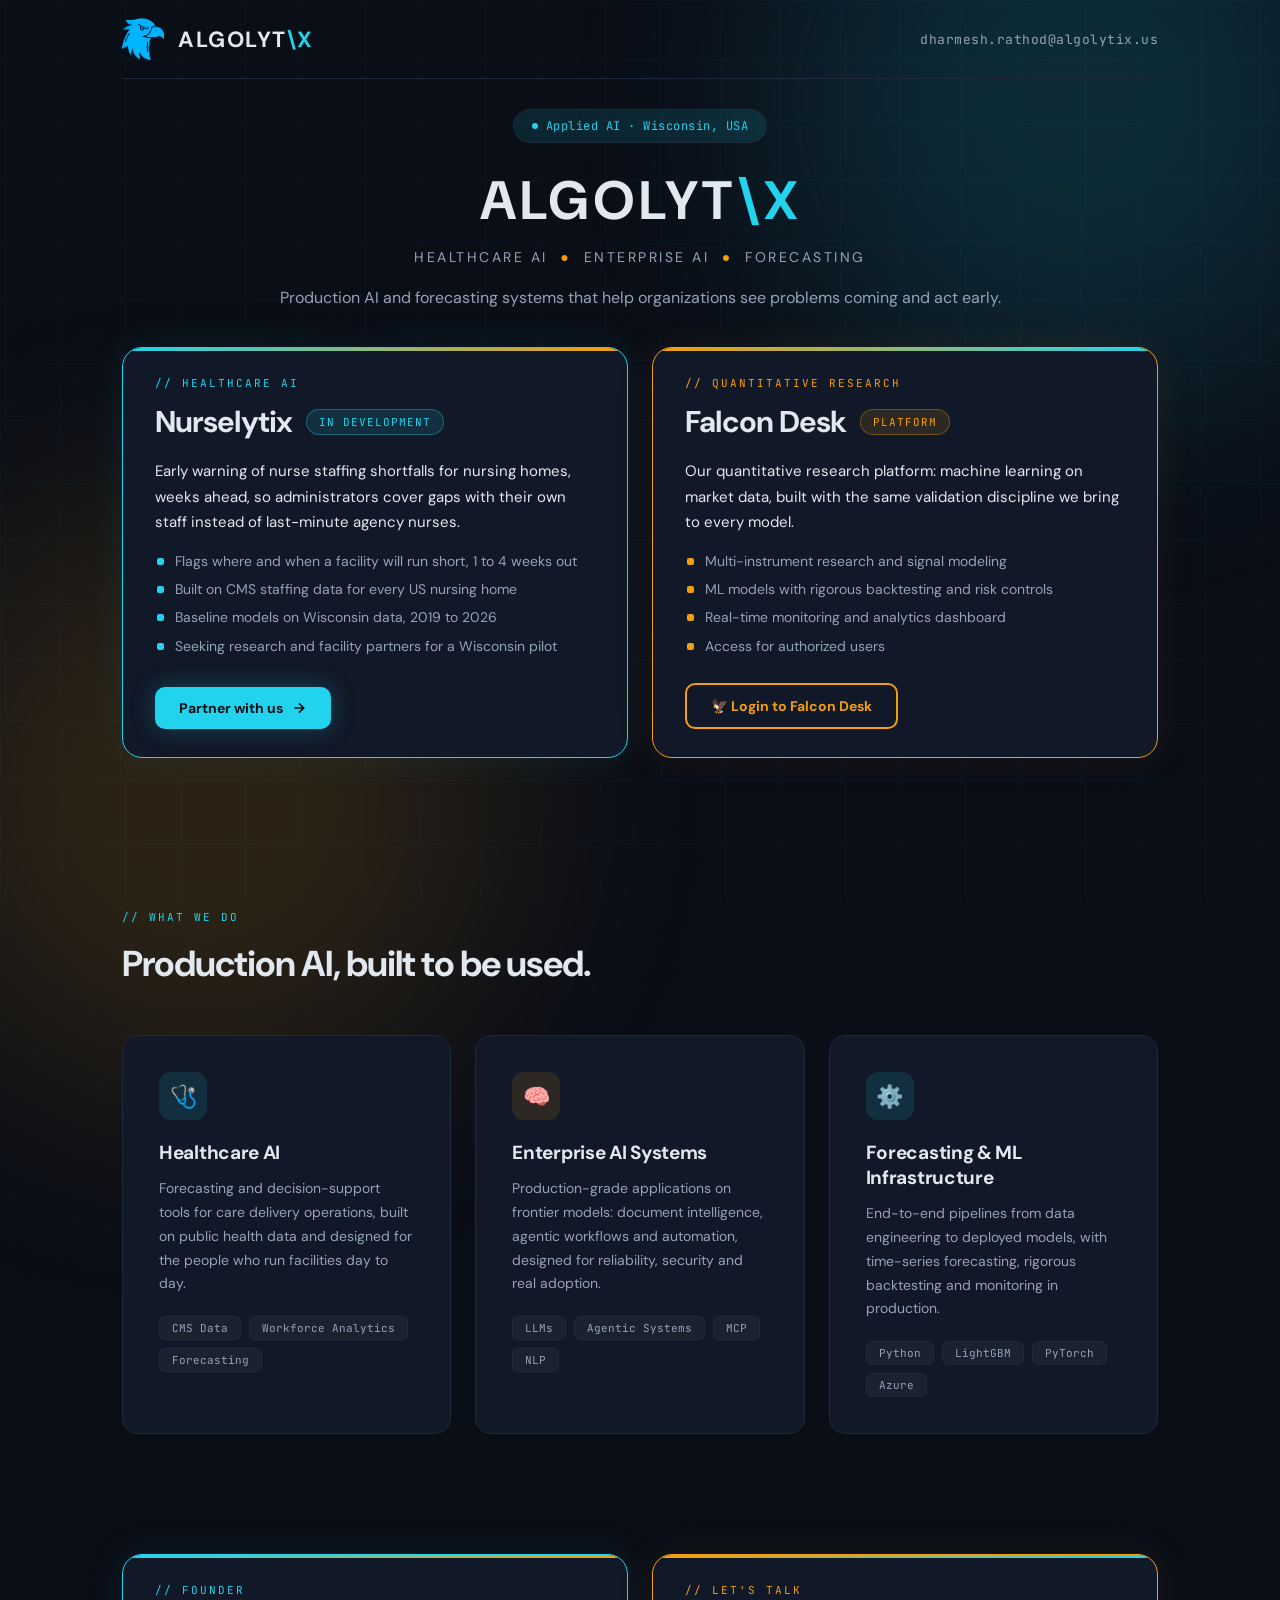
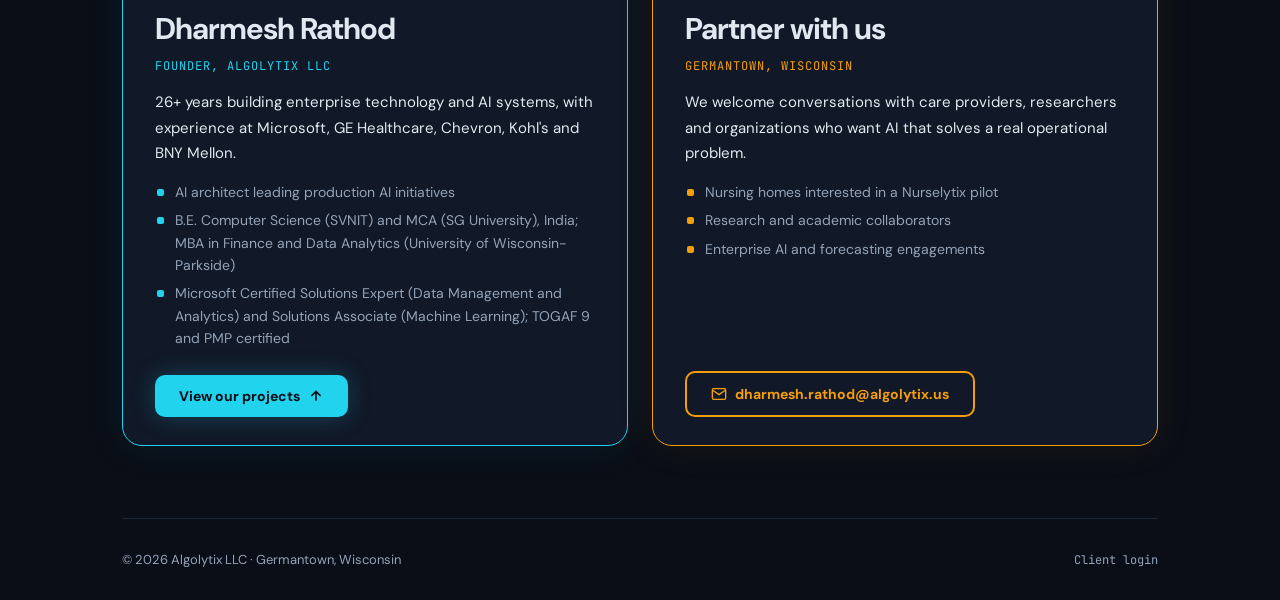
==== index.html @ 9eb6ae8a "Add files via upload" ====
<!DOCTYPE html>
<html lang="en">
<head>
<meta charset="UTF-8">
<meta name="viewport" content="width=device-width, initial-scale=1.0">
<title>Algolytix | Applied AI for Healthcare and Enterprise</title>
<meta name="description" content="Algolytix LLC builds production AI and forecasting systems. Featured: Nurselytix, early warning of nurse staffing shortfalls for nursing homes.">
<link rel="icon" type="image/png" sizes="32x32" href="favicon.png">
<link rel="apple-touch-icon" sizes="192x192" href="apple-touch-icon.png">
<link href="https://fonts.googleapis.com/css2?family=DM+Sans:wght@400;500;700&family=JetBrains+Mono:wght@400;500&family=Source+Serif+4:opsz,wght@8..60,600&display=swap" rel="stylesheet">
<style>
  html { scroll-behavior: smooth; }
  :root {
    --bg: #0a0e17;
    --surface: #111827;
    --border: #1e293b;
    --accent: #22d3ee;
    --accent-dim: rgba(34, 211, 238, 0.12);
    --accent-glow: rgba(34, 211, 238, 0.25);
    --text: #e2e8f0;
    --text-dim: #94a3b8;
    --orange: #f59e0b;
    --orange-dim: rgba(245, 158, 11, 0.12);
    --teal-deep: #0d9488;
  }

  * { margin: 0; padding: 0; box-sizing: border-box; }

  body {
    font-family: 'DM Sans', sans-serif;
    background: var(--bg);
    color: var(--text);
    overflow-x: hidden;
  }

  .grid-bg {
    position: fixed;
    top: 0; left: 0;
    width: 100%; height: 100%;
    background-image:
      linear-gradient(rgba(34, 211, 238, 0.03) 1px, transparent 1px),
      linear-gradient(90deg, rgba(34, 211, 238, 0.03) 1px, transparent 1px);
    background-size: 60px 60px;
    z-index: 0;
    pointer-events: none;
  }

  .glow-orb {
    position: fixed;
    width: 600px; height: 600px;
    border-radius: 50%;
    filter: blur(120px);
    opacity: 0.15;
    pointer-events: none;
    z-index: 0;
  }
  .glow-orb.cyan { background: var(--accent); top: -200px; right: -100px; }
  .glow-orb.amber { background: var(--orange); bottom: -200px; left: -100px; }

  .container {
    position: relative;
    z-index: 1;
    max-width: 1100px;
    margin: 0 auto;
    padding: 0 32px;
  }

  /* Nav */
  nav {
    padding: 18px 0;
    display: flex;
    align-items: center;
    justify-content: space-between;
    border-bottom: 1px solid var(--border);
  }

  .logo {
    display: flex;
    align-items: center;
    gap: 14px;
  }

  .logo-mark {
    width: 42px; height: 42px;
    border-radius: 10px;
    background: var(--accent);
    display: flex;
    align-items: center;
    justify-content: center;
    position: relative;
    overflow: hidden;
  }

  .logo-mark-a {
    font-family: 'Source Serif 4', serif;
    font-size: 22px;
    font-weight: 600;
    color: var(--bg);
    line-height: 1;
  }

  .logo-mark-slash {
    font-family: 'Source Serif 4', serif;
    font-size: 16px;
    font-weight: 600;
    color: var(--bg);
    opacity: 0.5;
    line-height: 1;
    margin: 0 -2px;
  }

  .logo-mark-x {
    font-family: 'Source Serif 4', serif;
    font-size: 15px;
    font-weight: 600;
    color: var(--bg);
    opacity: 0.7;
    line-height: 1;
  }

  .logo-wordmark {
    font-size: 22px;
    font-weight: 700;
    letter-spacing: 1.5px;
  }

  .logo-wordmark .white { color: var(--text); }
  .logo-wordmark .cyan { color: var(--accent); }

  nav a {
    font-family: 'JetBrains Mono', monospace;
    font-size: 13px;
    color: var(--text-dim);
    text-decoration: none;
    letter-spacing: 0.5px;
    transition: color 0.3s;
  }
  nav a:hover { color: var(--accent); }

  /* Hero */
  .hero {
    padding: 30px 0 28px;
    text-align: center;
  }

  .hero-badge {
    display: inline-flex;
    align-items: center;
    gap: 8px;
    padding: 8px 18px;
    border: 1px solid var(--border);
    border-radius: 100px;
    font-family: 'JetBrains Mono', monospace;
    font-size: 12px;
    color: var(--accent);
    background: var(--accent-dim);
    margin-bottom: 22px;
    letter-spacing: 0.5px;
    animation: fadeInDown 0.8s ease;
  }

  .hero-badge .dot {
    width: 6px; height: 6px;
    border-radius: 50%;
    background: var(--accent);
    animation: pulse 2s infinite;
  }

  .hero-logo {
    font-size: clamp(36px, 5vw, 54px);
    font-weight: 700;
    letter-spacing: 4px;
    margin-bottom: 12px;
    animation: fadeInUp 0.8s ease;
  }

  .hero-logo .white { color: var(--text); }
  .hero-logo .cyan { color: var(--accent); }

  .hero-tagline {
    font-size: 14px;
    color: var(--text-dim);
    letter-spacing: 2.5px;
    margin-bottom: 18px;
    animation: fadeInUp 0.8s ease 0.1s both;
  }

  .hero-tagline .amber-dot {
    color: var(--orange);
    margin: 0 6px;
  }

  .hero-sub {
    font-size: 16px;
    color: var(--text-dim);
    max-width: 760px;
    margin: 0 auto;
    line-height: 1.7;
    animation: fadeInUp 0.8s ease 0.2s both;
  }

  .hero-cta {
    display: inline-flex;
    align-items: center;
    gap: 10px;
    padding: 16px 36px;
    background: var(--accent);
    color: var(--bg);
    font-weight: 700;
    font-size: 15px;
    border-radius: 10px;
    text-decoration: none;
    transition: all 0.3s;
    box-shadow: 0 0 30px var(--accent-glow);
    animation: fadeInUp 0.8s ease 0.3s both;
  }
  .hero-cta:hover {
    transform: translateY(-2px);
    box-shadow: 0 0 50px var(--accent-glow);
  }
  .hero-cta svg { width: 18px; height: 18px; }

  .nav-login {
    display: inline-flex;
    align-items: center;
    gap: 8px;
    padding: 10px 22px;
    background: transparent;
    color: var(--accent) !important;
    font-family: 'JetBrains Mono', monospace;
    font-size: 13px;
    font-weight: 500;
    border: 1px solid var(--accent);
    border-radius: 8px;
    text-decoration: none;
    letter-spacing: 0.5px;
    transition: all 0.3s;
  }
  .nav-login:hover {
    background: var(--accent);
    color: var(--bg) !important;
    box-shadow: 0 0 20px var(--accent-glow);
  }

  .hero-login {
    display: inline-flex;
    align-items: center;
    gap: 10px;
    padding: 16px 36px;
    background: transparent;
    color: var(--accent);
    font-weight: 700;
    font-size: 15px;
    border-radius: 10px;
    border: 2px solid var(--accent);
    text-decoration: none;
    transition: all 0.3s;
  }
  .hero-login:hover {
    background: var(--accent);
    color: var(--bg);
    box-shadow: 0 0 40px var(--accent-glow);
  }

  /* Section styles */
  .section-label {
    font-family: 'JetBrains Mono', monospace;
    font-size: 11px;
    letter-spacing: 2px;
    text-transform: uppercase;
    color: var(--accent);
    margin-bottom: 16px;
  }

  h2 {
    font-size: 36px;
    font-weight: 700;
    letter-spacing: -1px;
    margin-bottom: 20px;
  }

  /* Capabilities */
  .capabilities { padding: 80px 0; }

  .cap-grid {
    display: grid;
    grid-template-columns: repeat(auto-fit, minmax(300px, 1fr));
    gap: 24px;
    margin-top: 48px;
  }

  .cap-card {
    background: var(--surface);
    border: 1px solid var(--border);
    border-radius: 16px;
    padding: 36px;
    transition: all 0.4s;
    position: relative;
    overflow: hidden;
  }
  .cap-card:hover {
    border-color: var(--accent);
    transform: translateY(-4px);
    box-shadow: 0 8px 40px rgba(0,0,0,0.3);
  }

  .cap-card::before {
    content: '';
    position: absolute;
    top: 0; left: 0;
    width: 100%; height: 3px;
    background: linear-gradient(90deg, var(--accent), transparent);
    opacity: 0;
    transition: opacity 0.4s;
  }
  .cap-card:hover::before { opacity: 1; }

  .cap-icon {
    width: 48px; height: 48px;
    border-radius: 12px;
    display: flex;
    align-items: center;
    justify-content: center;
    font-size: 22px;
    margin-bottom: 20px;
  }
  .cap-icon.cyan { background: var(--accent-dim); }
  .cap-icon.amber { background: var(--orange-dim); }

  .cap-card h3 {
    font-size: 19px;
    font-weight: 700;
    margin-bottom: 12px;
    letter-spacing: -0.3px;
  }

  .cap-card p {
    font-size: 14px;
    color: var(--text-dim);
    line-height: 1.7;
  }

  .cap-tags {
    display: flex;
    flex-wrap: wrap;
    gap: 8px;
    margin-top: 20px;
  }

  .cap-tag {
    font-family: 'JetBrains Mono', monospace;
    font-size: 11px;
    padding: 4px 12px;
    border-radius: 6px;
    background: rgba(255,255,255,0.04);
    border: 1px solid var(--border);
    color: var(--text-dim);
  }

  /* Stats */
  .stats {
    display: grid;
    grid-template-columns: repeat(3, 1fr);
    gap: 24px;
    padding: 60px 0;
    border-top: 1px solid var(--border);
    border-bottom: 1px solid var(--border);
  }

  .stat { text-align: center; }
  .stat-num {
    font-family: 'JetBrains Mono', monospace;
    font-size: 42px;
    font-weight: 700;
    color: var(--accent);
    letter-spacing: -2px;
  }
  .stat-label {
    font-size: 14px;
    color: var(--text-dim);
    margin-top: 6px;
  }

  /* Approach */
  .approach { padding: 80px 0; }

  .approach-steps {
    display: grid;
    grid-template-columns: repeat(3, 1fr);
    gap: 0;
    margin-top: 48px;
  }

  .approach-step {
    padding: 36px;
    border: 1px solid var(--border);
  }
  .approach-step:first-child { border-radius: 16px 0 0 16px; }
  .approach-step:last-child { border-radius: 0 16px 16px 0; }

  .step-num {
    font-family: 'JetBrains Mono', monospace;
    font-size: 48px;
    font-weight: 700;
    color: var(--border);
    margin-bottom: 16px;
    line-height: 1;
  }

  .approach-step h3 {
    font-size: 17px;
    font-weight: 700;
    margin-bottom: 10px;
  }

  .approach-step p {
    font-size: 13px;
    color: var(--text-dim);
    line-height: 1.7;
  }

  /* Contact */
  .contact {
    padding: 100px 0;
    text-align: center;
  }

  .contact-box {
    background: var(--surface);
    border: 1px solid var(--border);
    border-radius: 20px;
    padding: 60px 40px;
    max-width: 600px;
    margin: 0 auto;
    position: relative;
    overflow: hidden;
  }

  .contact-box::after {
    content: '';
    position: absolute;
    bottom: 0; left: 0;
    width: 100%; height: 3px;
    background: linear-gradient(90deg, var(--accent), var(--orange), var(--accent));
  }

  .contact-box h2 { margin-bottom: 16px; }

  .contact-box p {
    color: var(--text-dim);
    font-size: 15px;
    margin-bottom: 32px;
    line-height: 1.6;
  }

  .contact-email {
    display: inline-flex;
    align-items: center;
    gap: 10px;
    font-family: 'JetBrains Mono', monospace;
    font-size: 15px;
    color: var(--accent);
    text-decoration: none;
    padding: 14px 28px;
    border: 1px solid var(--accent);
    border-radius: 10px;
    background: var(--accent-dim);
    transition: all 0.3s;
  }
  .contact-email:hover {
    background: var(--accent);
    color: var(--bg);
  }

  /* Footer */
  footer {
    padding: 32px 0;
    border-top: 1px solid var(--border);
    display: flex;
    justify-content: space-between;
    align-items: center;
    font-size: 13px;
    color: var(--text-dim);
  }

  .footer-loc {
    font-family: 'JetBrains Mono', monospace;
    font-size: 12px;
  }

  /* Animations */
  @keyframes fadeInUp {
    from { opacity: 0; transform: translateY(24px); }
    to { opacity: 1; transform: translateY(0); }
  }
  @keyframes fadeInDown {
    from { opacity: 0; transform: translateY(-16px); }
    to { opacity: 1; transform: translateY(0); }
  }
  @keyframes pulse {
    0%, 100% { opacity: 1; }
    50% { opacity: 0.4; }
  }

  /* Responsive */
  @media (max-width: 768px) {
    .approach-steps { grid-template-columns: 1fr; }
    .approach-step { border-radius: 0 !important; }
    .approach-step:first-child { border-radius: 16px 16px 0 0 !important; }
    .approach-step:last-child { border-radius: 0 0 16px 16px !important; }
    .stats { grid-template-columns: 1fr; gap: 32px; }
    .cap-grid { grid-template-columns: 1fr; }
    footer { flex-direction: column; gap: 12px; text-align: center; }
    .hero { padding: 80px 0 60px; }
    .hero-logo { letter-spacing: 2px; }
  }

  .duo { display: grid; grid-template-columns: 1fr 1fr; gap: 24px; padding: 8px 0 72px; }
  .duo .feature-card { padding: 28px 32px; display: flex; flex-direction: column; }
  .duo .feature-card.amber { border-color: var(--orange); box-shadow: 0 0 40px rgba(245,158,11,0.08); }
  .duo .feature-card.amber::before { background: linear-gradient(90deg, var(--orange), var(--accent)); }
  .duo .kicker { margin-bottom: 8px; font-family: 'JetBrains Mono', monospace; font-size: 11px; letter-spacing: 2px; color: var(--accent); margin-bottom: 12px; }
  .duo .amber .kicker { color: var(--orange); }
  .duo h2 { font-size: 30px; }
  .duo .feature-lead { font-size: 15px; margin-bottom: 14px; }
  .duo ul { list-style: none; margin-bottom: 20px; flex: 1; }
  .duo li { font-size: 14px; color: var(--text-dim); line-height: 1.6; padding-left: 20px; position: relative; margin-bottom: 6px; }
  .duo li::before { content: ''; position: absolute; left: 2px; top: 8px; width: 7px; height: 7px; border-radius: 2px; background: var(--accent); }
  .duo .amber li::before { background: var(--orange); }
  .card-btn { align-self: flex-start; display: inline-flex; align-items: center; gap: 8px; padding: 12px 24px; border-radius: 10px; font-weight: 700; font-size: 14px; text-decoration: none; transition: all 0.3s; }
  .card-btn.cyan { background: var(--accent); color: var(--bg); box-shadow: 0 0 24px var(--accent-glow); }
  .card-btn.amber { border: 2px solid var(--orange); color: var(--orange); }
  .card-btn.amber:hover { background: var(--orange); color: var(--bg); }
  .card-btn:hover { transform: translateY(-2px); }
  .duo.bottom { padding: 40px 0 72px; }
  .duo .founder-role { margin: -10px 0 16px; }
  .amber-role { color: var(--orange) !important; }
  .pill.cyan { background: var(--accent-dim); color: var(--accent); border-color: rgba(34,211,238,0.35); }
  .feature-card { background: var(--surface); border: 1px solid var(--accent); border-radius: 20px; padding: 48px; position: relative; overflow: hidden; box-shadow: 0 0 40px rgba(34,211,238,0.08); }
  .feature-card::before { content: ''; position: absolute; top: 0; left: 0; width: 100%; height: 3px; background: linear-gradient(90deg, var(--accent), var(--orange)); }
  .feature-head { display: flex; align-items: center; gap: 14px; flex-wrap: wrap; margin-bottom: 18px; }
  .feature-head h2 { margin: 0; }
  .pill { font-family: 'JetBrains Mono', monospace; font-size: 11px; letter-spacing: 1px; padding: 5px 12px; border-radius: 100px; background: var(--orange-dim); color: var(--orange); border: 1px solid rgba(245,158,11,0.35); }
  .feature-lead { font-size: 17px; color: var(--text); line-height: 1.7; max-width: 760px; margin-bottom: 32px; }
  .feature-grid { display: grid; grid-template-columns: repeat(3, 1fr); gap: 24px; }
  .feature-item h4 { font-size: 15px; margin-bottom: 8px; color: var(--accent); }
  .feature-item p { font-size: 14px; color: var(--text-dim); line-height: 1.7; }
  .capabilities .cap-grid { grid-template-columns: repeat(3, 1fr); }
  .founder { padding: 80px 0; }
  .founder-card { display: grid; grid-template-columns: 1fr 2fr; gap: 40px; background: var(--surface); border: 1px solid var(--border); border-radius: 16px; padding: 40px; }
  .founder-name { font-size: 22px; font-weight: 700; margin-bottom: 6px; }
  .founder-role { font-family: 'JetBrains Mono', monospace; font-size: 12px; color: var(--accent); letter-spacing: 1px; }
  .founder-card p { font-size: 15px; color: var(--text-dim); line-height: 1.8; }
  .footer-links a { color: var(--text-dim); text-decoration: none; font-family: 'JetBrains Mono', monospace; font-size: 12px; margin-left: 18px; }
  .footer-links a:hover { color: var(--accent); }
  @media (max-width: 768px) {
    .feature-grid, .founder-card, .capabilities .cap-grid, .duo { grid-template-columns: 1fr; }
    .feature-card { padding: 32px 24px; }
    nav .nav-email { display: none; }
    .container { padding: 0 16px; }
  }
</style>
</head>
<body>
  <div class="grid-bg"></div>
  <div class="glow-orb cyan"></div>
  <div class="glow-orb amber"></div>

  <div class="container">
    <nav>
      <div class="logo">
        <img src="falcon_logo_blue.png" alt="Algolytix" width="42" height="42" style="border-radius:10px">
        <div class="logo-wordmark"><span class="white">ALGOLYT</span><span class="cyan">\X</span></div>
      </div>
      <a class="nav-email" href="mailto:dharmesh.rathod@algolytix.us">dharmesh.rathod@algolytix.us</a>
    </nav>

    <section class="hero">
      <div class="hero-badge"><span class="dot"></span>Applied AI &middot; Wisconsin, USA</div>
      <div class="hero-logo"><span class="white">ALGOLYT</span><span class="cyan">\X</span></div>
      <div class="hero-tagline">HEALTHCARE AI <span class="amber-dot">&#9679;</span> ENTERPRISE AI <span class="amber-dot">&#9679;</span> FORECASTING</div>
      <p class="hero-sub">Production AI and forecasting systems that help organizations see problems coming and act early.</p>
    </section>

    <section class="duo" id="projects">
      <div class="feature-card">
        <div class="kicker">// HEALTHCARE AI</div>
        <div class="feature-head"><h2>Nurselytix</h2><span class="pill cyan">IN DEVELOPMENT</span></div>
        <p class="feature-lead">Early warning of nurse staffing shortfalls for nursing homes, weeks ahead, so administrators cover gaps with their own staff instead of last-minute agency nurses.</p>
        <ul>
          <li>Flags where and when a facility will run short, 1 to 4 weeks out</li>
          <li>Built on CMS staffing data for every US nursing home</li>
          <li>Baseline models on Wisconsin data, 2019 to 2026</li>
          <li>Seeking research and facility partners for a Wisconsin pilot</li>
        </ul>
        <a href="mailto:dharmesh.rathod@algolytix.us?subject=Nurselytix" class="card-btn cyan">Partner with us
          <svg width="16" height="16" fill="none" stroke="currentColor" stroke-width="2.5" viewBox="0 0 24 24"><path d="M5 12h14M12 5l7 7-7 7"/></svg></a>
      </div>
      <div class="feature-card amber">
        <div class="kicker">// QUANTITATIVE RESEARCH</div>
        <div class="feature-head"><h2>Falcon Desk</h2><span class="pill">PLATFORM</span></div>
        <p class="feature-lead">Our quantitative research platform: machine learning on market data, built with the same validation discipline we bring to every model.</p>
        <ul>
          <li>Multi-instrument research and signal modeling</li>
          <li>ML models with rigorous backtesting and risk controls</li>
          <li>Real-time monitoring and analytics dashboard</li>
          <li>Access for authorized users</li>
        </ul>
        <a href="https://app.algolytix.us" class="card-btn amber">&#x1F985; Login to Falcon Desk</a>
      </div>
    </section>

    <section class="capabilities">
      <div class="section-label">// What we do</div>
      <h2>Production AI, built to be used.</h2>
      <div class="cap-grid">
        <div class="cap-card">
          <div class="cap-icon cyan">&#x1FA7A;</div>
          <h3>Healthcare AI</h3>
          <p>Forecasting and decision-support tools for care delivery operations, built on public health data and designed for the people who run facilities day to day.</p>
          <div class="cap-tags"><span class="cap-tag">CMS Data</span><span class="cap-tag">Workforce Analytics</span><span class="cap-tag">Forecasting</span></div>
        </div>
        <div class="cap-card">
          <div class="cap-icon amber">&#x1f9e0;</div>
          <h3>Enterprise AI Systems</h3>
          <p>Production-grade applications on frontier models: document intelligence, agentic workflows and automation, designed for reliability, security and real adoption.</p>
          <div class="cap-tags"><span class="cap-tag">LLMs</span><span class="cap-tag">Agentic Systems</span><span class="cap-tag">MCP</span><span class="cap-tag">NLP</span></div>
        </div>
        <div class="cap-card">
          <div class="cap-icon cyan">&#x2699;&#xFE0F;</div>
          <h3>Forecasting &amp; ML Infrastructure</h3>
          <p>End-to-end pipelines from data engineering to deployed models, with time-series forecasting, rigorous backtesting and monitoring in production.</p>
          <div class="cap-tags"><span class="cap-tag">Python</span><span class="cap-tag">LightGBM</span><span class="cap-tag">PyTorch</span><span class="cap-tag">Azure</span></div>
        </div>
      </div>
    </section>

    <section class="duo bottom">
      <div class="feature-card">
        <div class="kicker">// FOUNDER</div>
        <h2>Dharmesh Rathod</h2>
        <div class="founder-role">FOUNDER, ALGOLYTIX LLC</div>
        <p class="feature-lead">26+ years building enterprise technology and AI systems, with experience at Microsoft, GE Healthcare, Chevron, Kohl's and BNY Mellon.</p>
        <ul>
          <li>AI architect leading production AI initiatives</li>
          <li>B.E. Computer Science (SVNIT) and MCA (SG University), India; MBA in Finance and Data Analytics (University of Wisconsin-Parkside)</li>
          <li>Microsoft Certified Solutions Expert (Data Management and Analytics) and Solutions Associate (Machine Learning); TOGAF 9 and PMP certified</li>
        </ul>
        <a href="#projects" class="card-btn cyan">View our projects
          <svg width="16" height="16" fill="none" stroke="currentColor" stroke-width="2.5" viewBox="0 0 24 24"><path d="M12 19V5M5 12l7-7 7 7"/></svg></a>
      </div>
      <div class="feature-card amber">
        <div class="kicker">// LET'S TALK</div>
        <h2>Partner with us</h2>
        <div class="founder-role amber-role">GERMANTOWN, WISCONSIN</div>
        <p class="feature-lead">We welcome conversations with care providers, researchers and organizations who want AI that solves a real operational problem.</p>
        <ul>
          <li>Nursing homes interested in a Nurselytix pilot</li>
          <li>Research and academic collaborators</li>
          <li>Enterprise AI and forecasting engagements</li>
        </ul>
        <a href="mailto:dharmesh.rathod@algolytix.us" class="card-btn amber">
          <svg width="16" height="16" fill="none" stroke="currentColor" stroke-width="2" viewBox="0 0 24 24"><path d="M4 4h16c1.1 0 2 .9 2 2v12c0 1.1-.9 2-2 2H4c-1.1 0-2-.9-2-2V6c0-1.1.9-2 2-2z"/><polyline points="22,6 12,13 2,6"/></svg>
          dharmesh.rathod@algolytix.us</a>
      </div>
    </section>

    <footer>
      <span>&copy; 2026 Algolytix LLC &middot; Germantown, Wisconsin</span>
      <span class="footer-links"><a href="https://app.algolytix.us">Client login</a></span>
    </footer>
  </div>
</body>
</html>
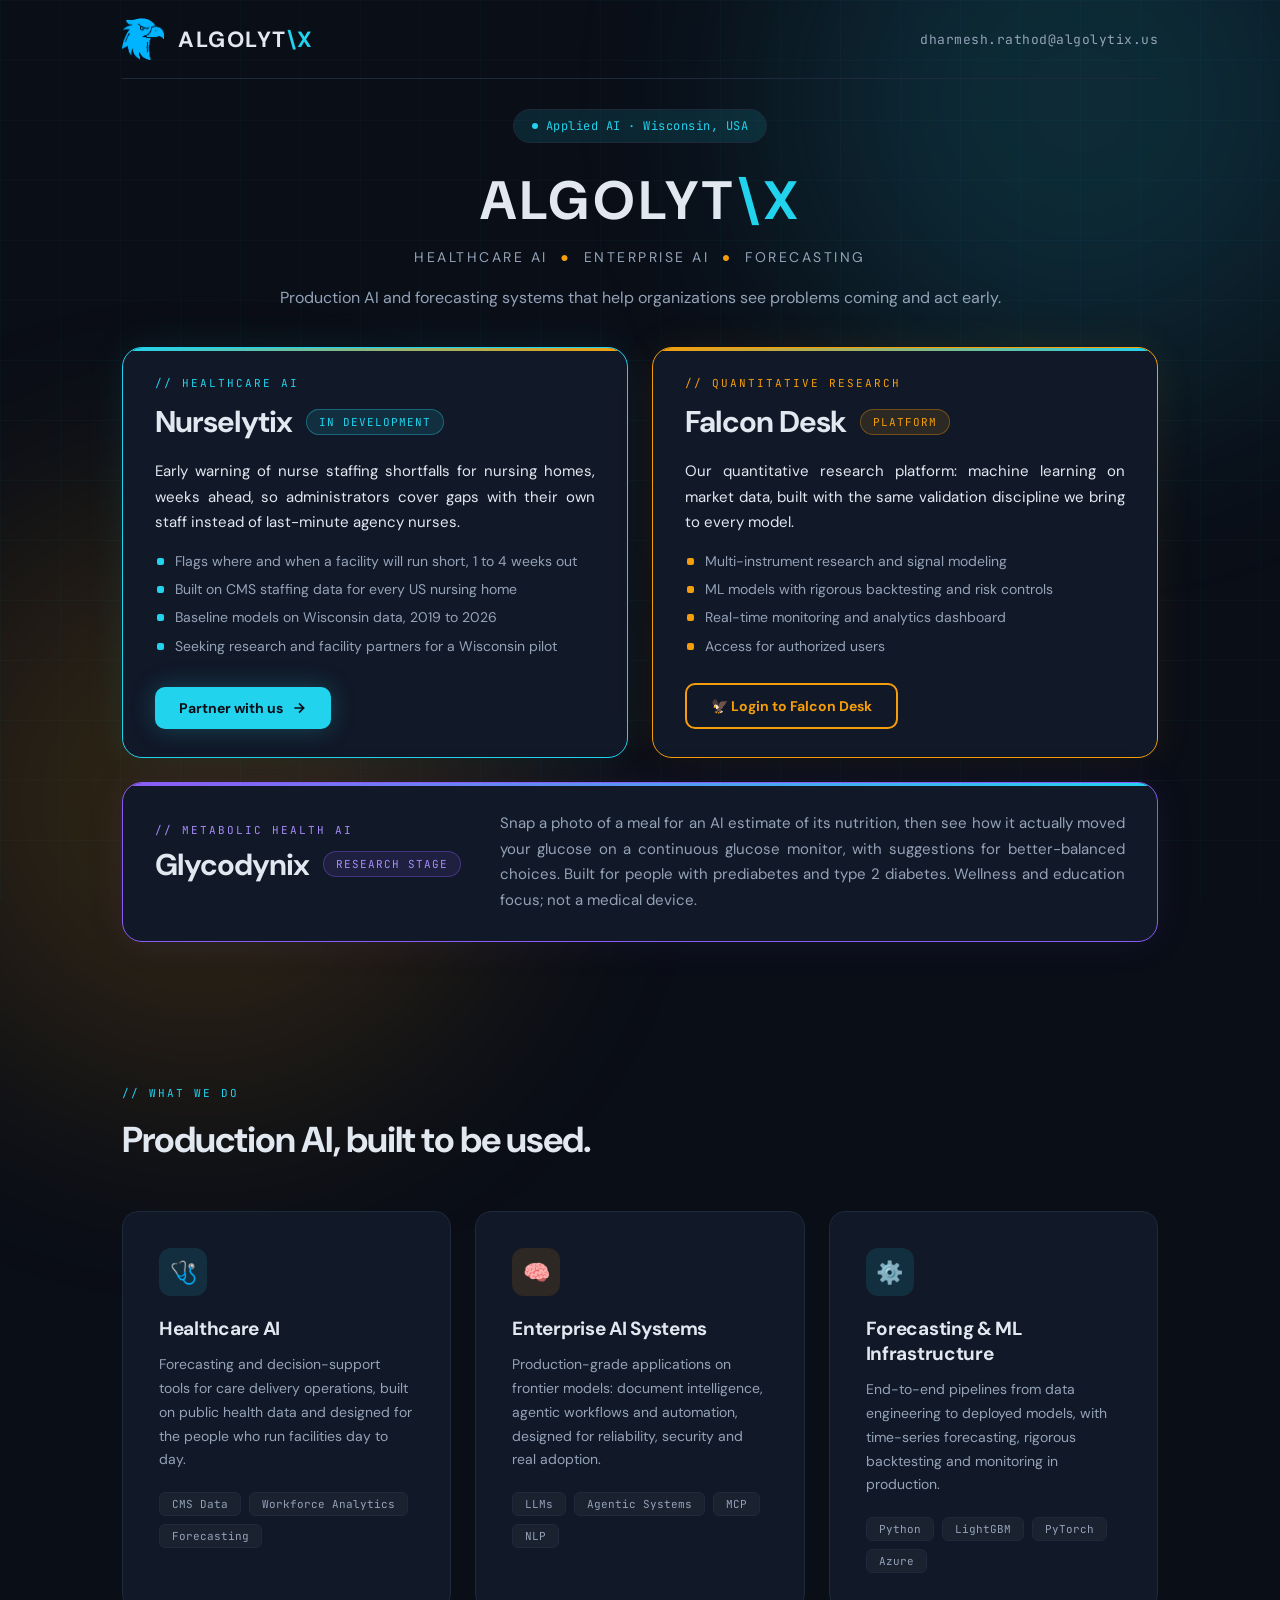
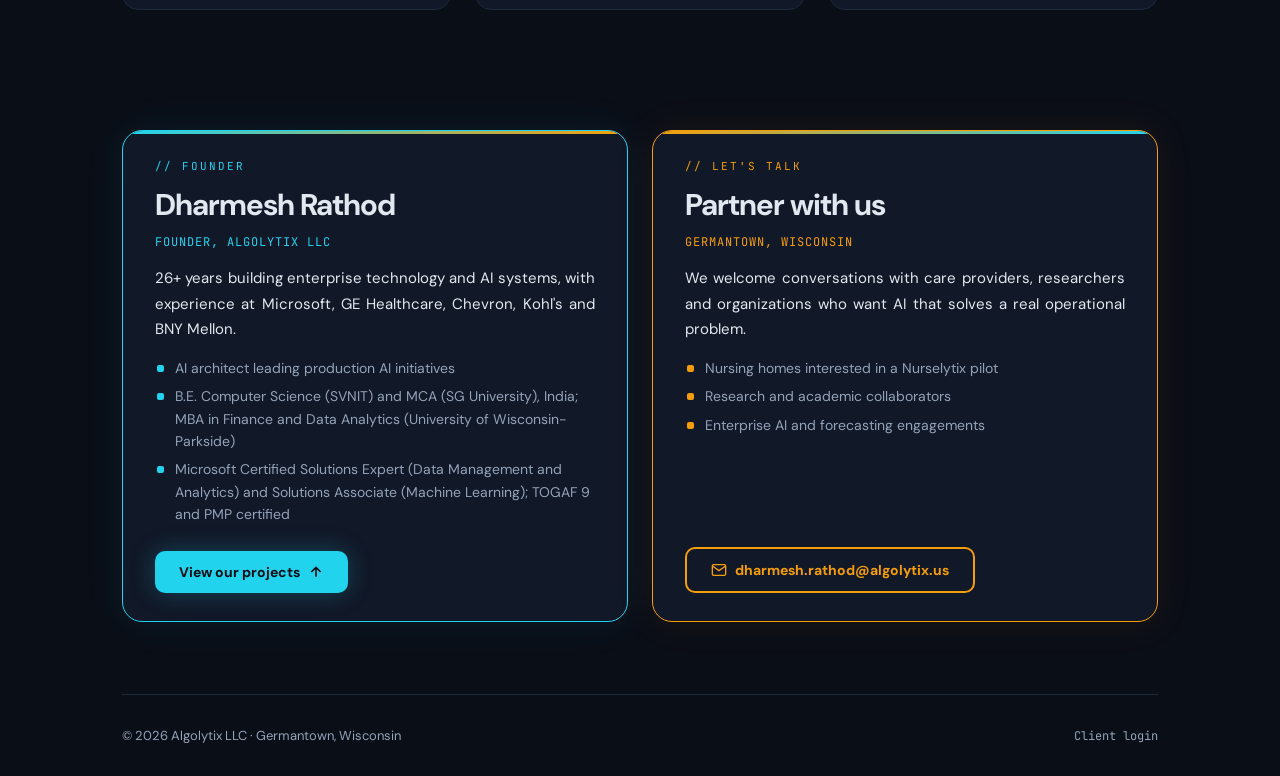
==== commit 3b2f6958: "Add files via upload" ====
--- a/index.html
+++ b/index.html
@@ -532,6 +532,14 @@
   .card-btn.amber { border: 2px solid var(--orange); color: var(--orange); }
   .card-btn.amber:hover { background: var(--orange); color: var(--bg); }
   .card-btn:hover { transform: translateY(-2px); }
+  .pipeline { padding: 0 0 64px; margin-top: -48px; }
+  .feature-card.slim { display: grid; grid-template-columns: 1fr 2fr; gap: 32px; align-items: center; padding: 28px 32px; border-color: #8b5cf6; box-shadow: 0 0 40px rgba(139,92,246,0.08); }
+  .feature-card.slim::before { background: linear-gradient(90deg, #8b5cf6, var(--accent)); }
+  .feature-card.slim .feature-lead { margin: 0; font-size: 15px; color: var(--text-dim); }
+  .feature-card.slim h2 { font-size: 30px; margin: 0; }
+  .feature-card.slim .kicker { font-family: 'JetBrains Mono', monospace; font-size: 11px; letter-spacing: 2px; color: #a78bfa; margin-bottom: 8px; }
+  .pill.violet { background: rgba(139,92,246,0.12); color: #a78bfa; border-color: rgba(139,92,246,0.35); }
+  .feature-lead, .feature-card.slim .feature-lead { text-align: justify; text-justify: inter-word; }
   .duo.bottom { padding: 40px 0 72px; }
   .duo .founder-role { margin: -10px 0 16px; }
   .amber-role { color: var(--orange) !important; }
@@ -554,7 +562,9 @@
   .footer-links a { color: var(--text-dim); text-decoration: none; font-family: 'JetBrains Mono', monospace; font-size: 12px; margin-left: 18px; }
   .footer-links a:hover { color: var(--accent); }
   @media (max-width: 768px) {
-    .feature-grid, .founder-card, .capabilities .cap-grid, .duo { grid-template-columns: 1fr; }
+    .feature-grid, .founder-card, .capabilities .cap-grid, .duo, .feature-card.slim { grid-template-columns: 1fr; }
+    .feature-card.slim { gap: 14px; }
+    .feature-lead, .feature-card.slim .feature-lead { text-align: left; }
     .feature-card { padding: 32px 24px; }
     nav .nav-email { display: none; }
     .container { padding: 0 16px; }
@@ -607,6 +617,16 @@
           <li>Access for authorized users</li>
         </ul>
         <a href="https://app.algolytix.us" class="card-btn amber">&#x1F985; Login to Falcon Desk</a>
+      </div>
+    </section>
+
+    <section class="pipeline">
+      <div class="feature-card slim">
+        <div class="slim-left">
+          <div class="kicker">// METABOLIC HEALTH AI</div>
+          <div class="feature-head"><h2>Glycodynix</h2><span class="pill violet">RESEARCH STAGE</span></div>
+        </div>
+        <p class="feature-lead">Snap a photo of a meal for an AI estimate of its nutrition, then see how it actually moved your glucose on a continuous glucose monitor, with suggestions for better-balanced choices. Built for people with prediabetes and type 2 diabetes. Wellness and education focus; not a medical device.</p>
       </div>
     </section>
 
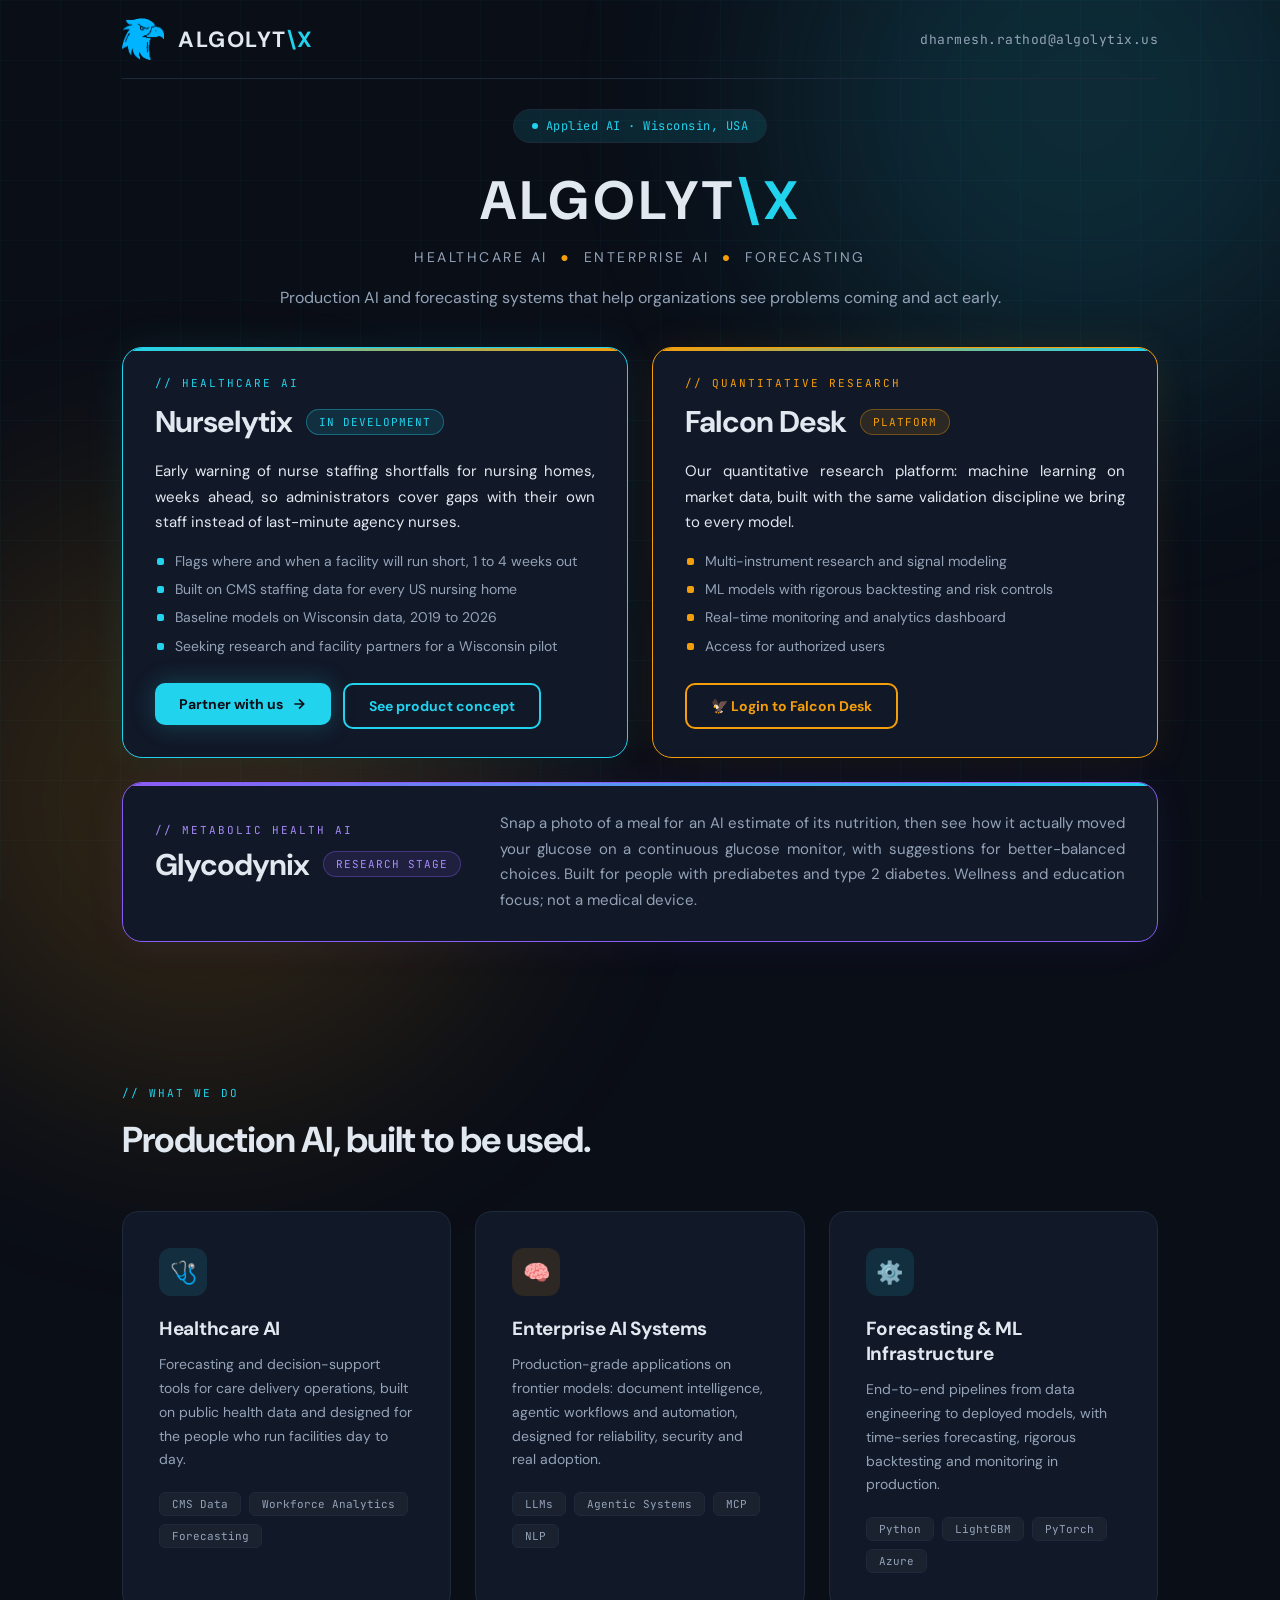
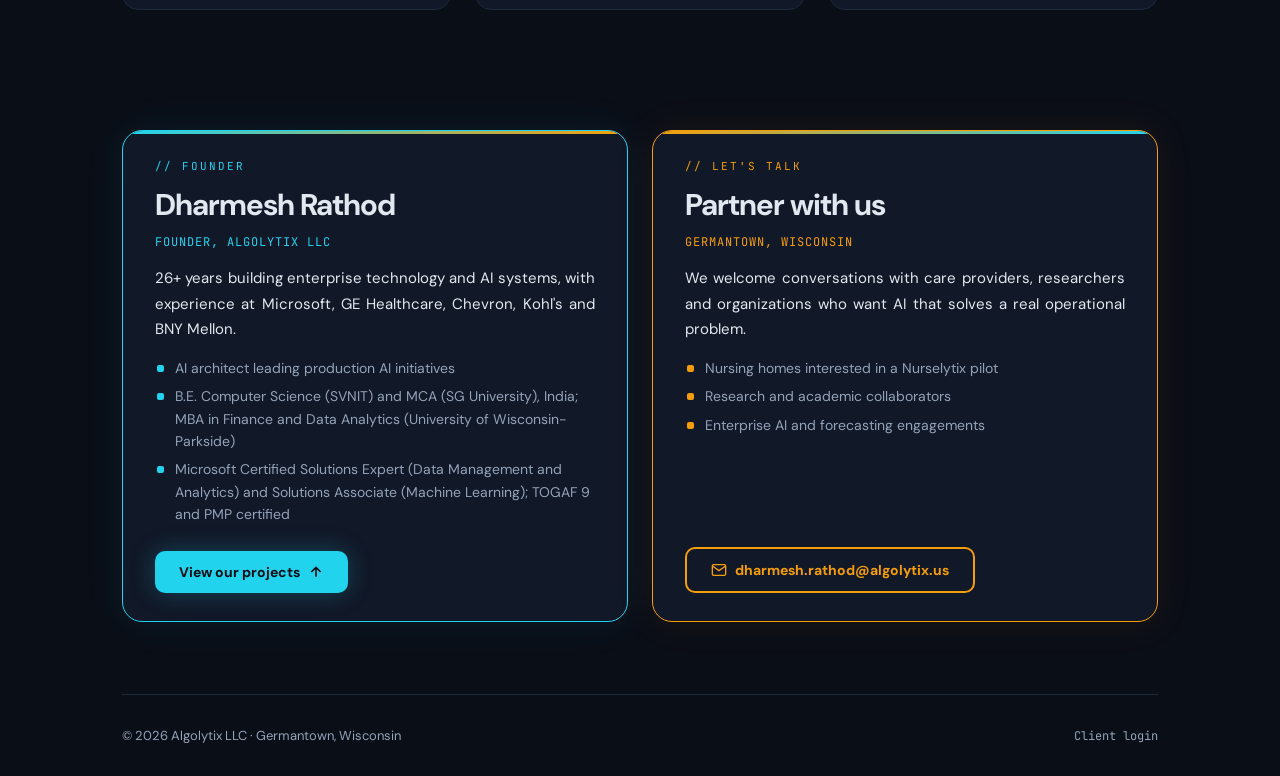
==== commit 4a781852: "Add files via upload" ====
--- a/index.html
+++ b/index.html
@@ -540,6 +540,9 @@
   .feature-card.slim .kicker { font-family: 'JetBrains Mono', monospace; font-size: 11px; letter-spacing: 2px; color: #a78bfa; margin-bottom: 8px; }
   .pill.violet { background: rgba(139,92,246,0.12); color: #a78bfa; border-color: rgba(139,92,246,0.35); }
   .feature-lead, .feature-card.slim .feature-lead { text-align: justify; text-justify: inter-word; }
+  .btn-row { display: flex; flex-wrap: wrap; gap: 12px; align-items: center; }
+  .card-btn.ghost { border: 2px solid var(--accent); color: var(--accent); }
+  .card-btn.ghost:hover { background: var(--accent-dim); }
   .duo.bottom { padding: 40px 0 72px; }
   .duo .founder-role { margin: -10px 0 16px; }
   .amber-role { color: var(--orange) !important; }
@@ -603,8 +606,11 @@
           <li>Baseline models on Wisconsin data, 2019 to 2026</li>
           <li>Seeking research and facility partners for a Wisconsin pilot</li>
         </ul>
-        <a href="mailto:dharmesh.rathod@algolytix.us?subject=Nurselytix" class="card-btn cyan">Partner with us
-          <svg width="16" height="16" fill="none" stroke="currentColor" stroke-width="2.5" viewBox="0 0 24 24"><path d="M5 12h14M12 5l7 7-7 7"/></svg></a>
+        <div class="btn-row">
+          <a href="mailto:dharmesh.rathod@algolytix.us?subject=Nurselytix" class="card-btn cyan">Partner with us
+            <svg width="16" height="16" fill="none" stroke="currentColor" stroke-width="2.5" viewBox="0 0 24 24"><path d="M5 12h14M12 5l7 7-7 7"/></svg></a>
+          <a href="nurselytix-concept.html" class="card-btn ghost">See product concept</a>
+        </div>
       </div>
       <div class="feature-card amber">
         <div class="kicker">// QUANTITATIVE RESEARCH</div>
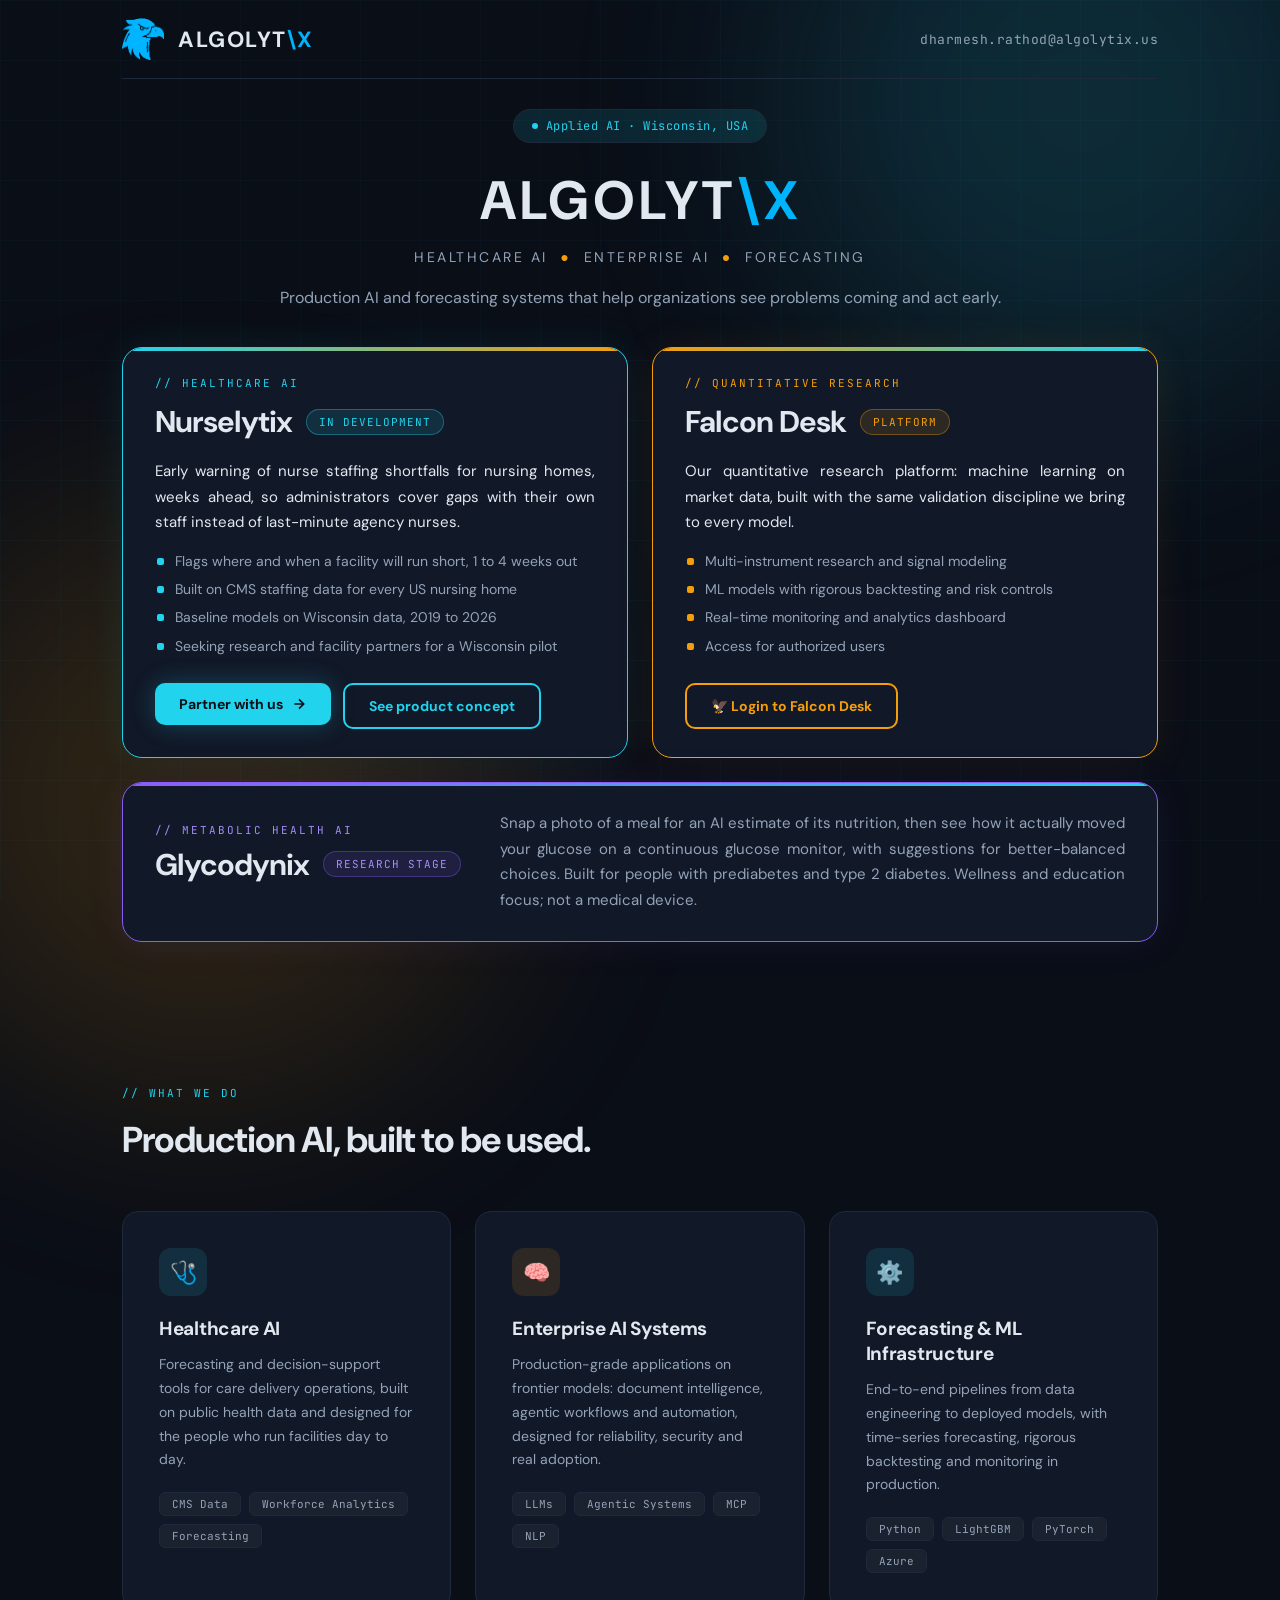
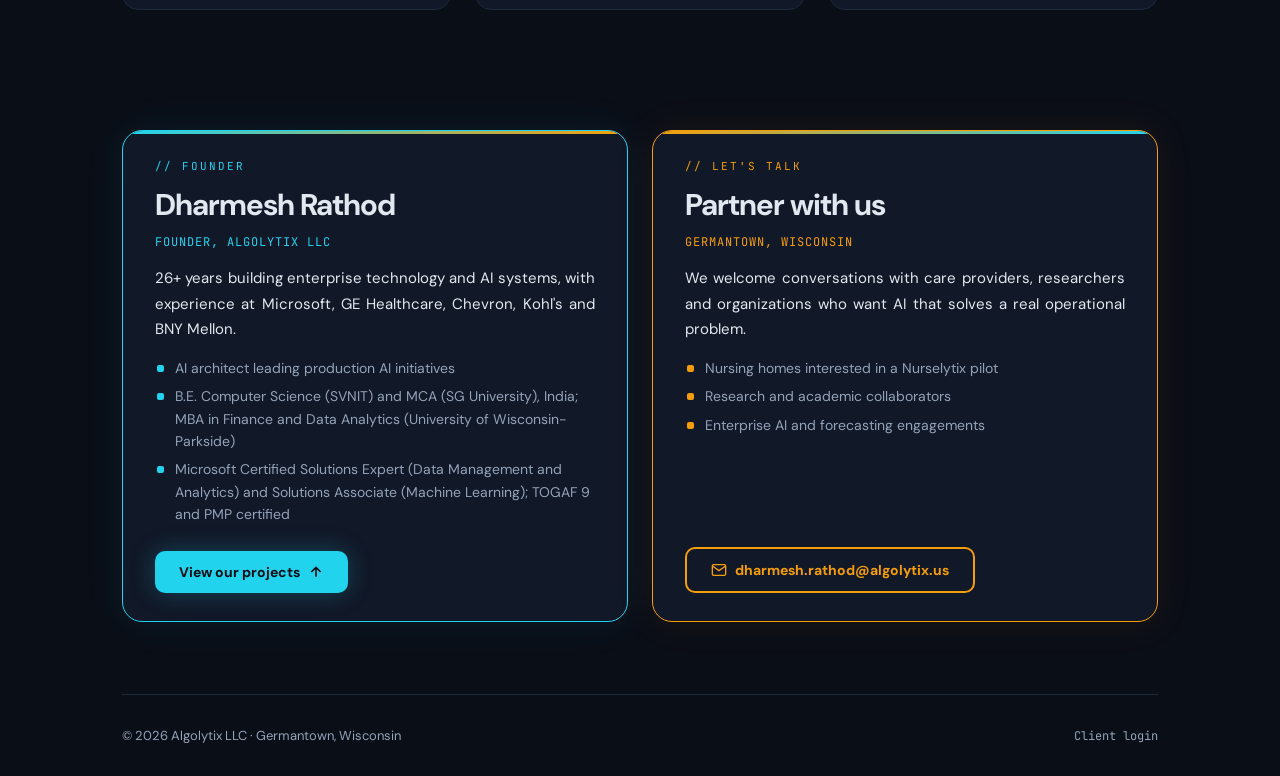
==== commit 6006875b: "Add files via upload" ====
--- a/index.html
+++ b/index.html
@@ -125,7 +125,7 @@
   }
 
   .logo-wordmark .white { color: var(--text); }
-  .logo-wordmark .cyan { color: var(--accent); }
+  .logo-wordmark .cyan { color: #00B4FC; }
 
   nav a {
     font-family: 'JetBrains Mono', monospace;
@@ -175,7 +175,7 @@
   }
 
   .hero-logo .white { color: var(--text); }
-  .hero-logo .cyan { color: var(--accent); }
+  .hero-logo .cyan { color: #00B4FC; }
 
   .hero-tagline {
     font-size: 14px;
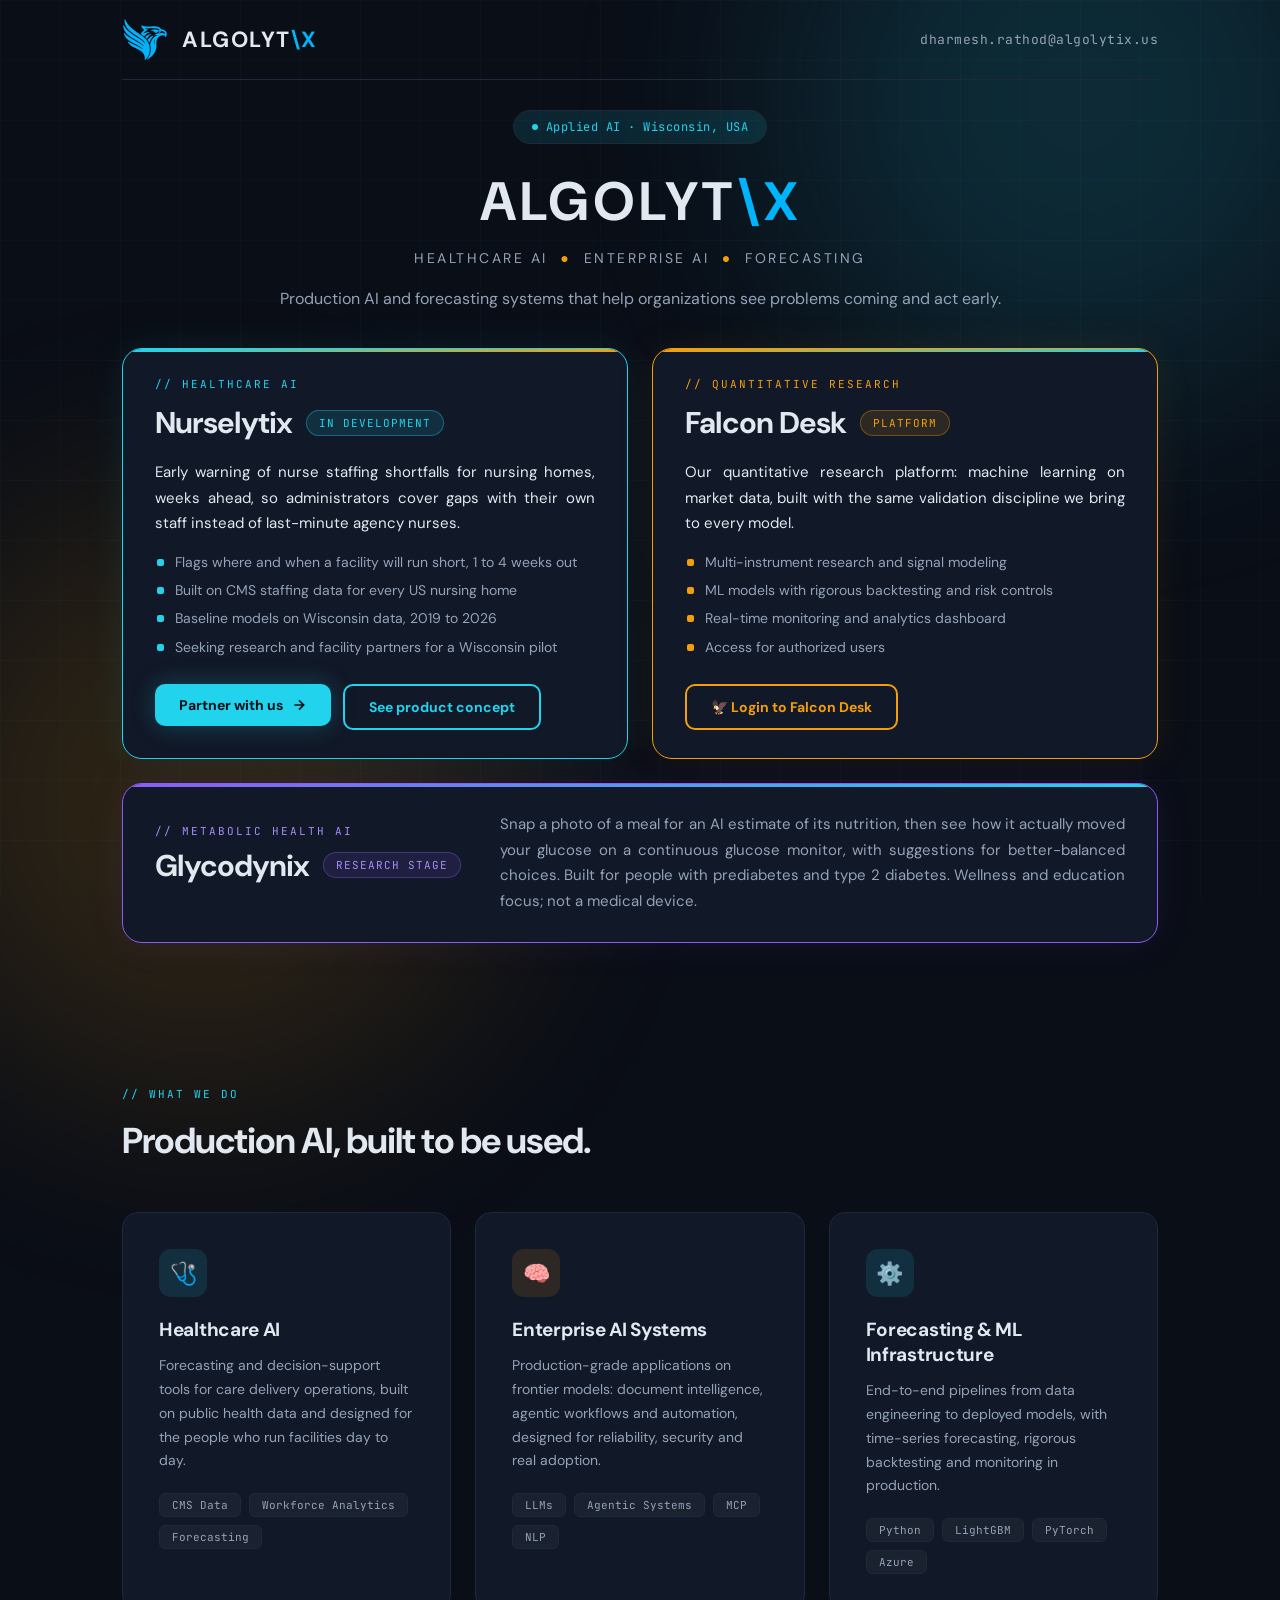
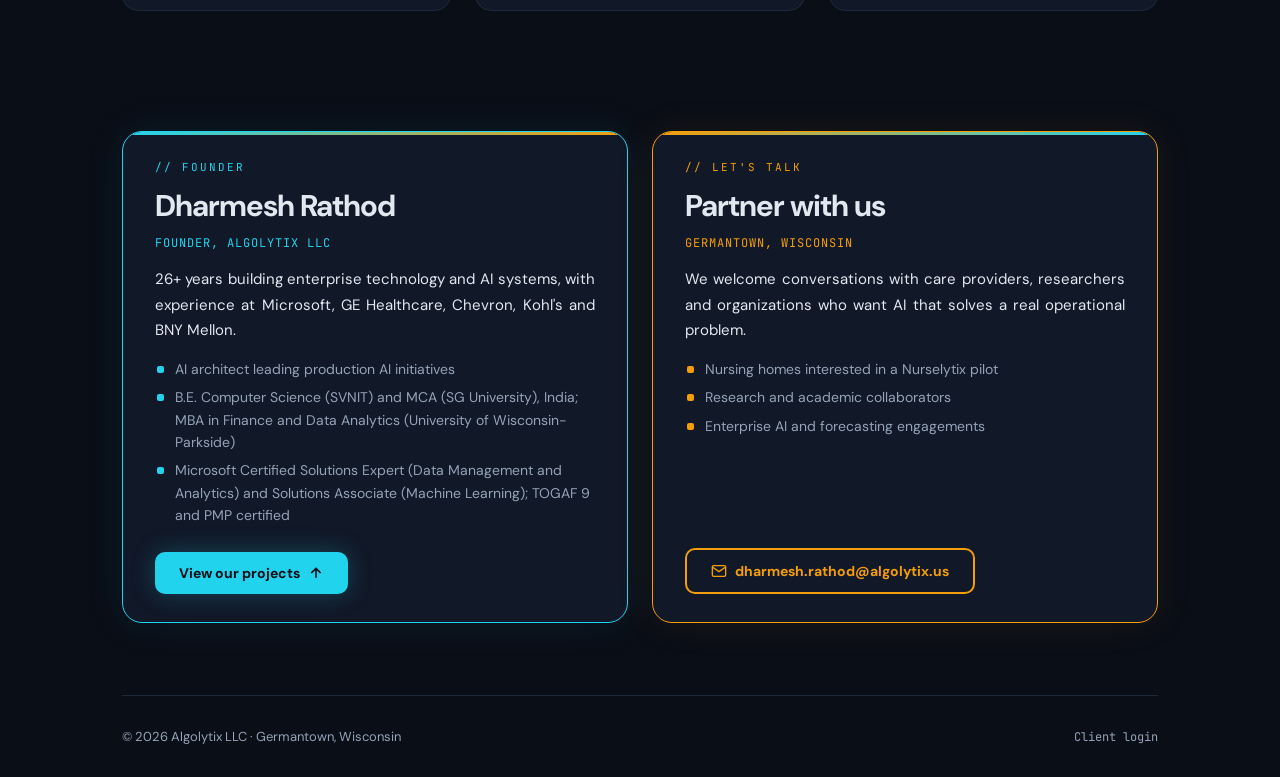
==== commit d8d5e057: "Add files via upload" ====
--- a/index.html
+++ b/index.html
@@ -6,6 +6,7 @@
 <title>Algolytix | Applied AI for Healthcare and Enterprise</title>
 <meta name="description" content="Algolytix LLC builds production AI and forecasting systems. Featured: Nurselytix, early warning of nurse staffing shortfalls for nursing homes.">
 <link rel="icon" type="image/png" sizes="32x32" href="favicon.png">
+<link rel="icon" type="image/png" sizes="16x16" href="favicon-16.png">
 <link rel="apple-touch-icon" sizes="192x192" href="apple-touch-icon.png">
 <link href="https://fonts.googleapis.com/css2?family=DM+Sans:wght@400;500;700&family=JetBrains+Mono:wght@400;500&family=Source+Serif+4:opsz,wght@8..60,600&display=swap" rel="stylesheet">
 <style>
@@ -582,7 +583,7 @@
   <div class="container">
     <nav>
       <div class="logo">
-        <img src="falcon_logo_blue.png" alt="Algolytix" width="42" height="42" style="border-radius:10px">
+        <img src="falcon_mark.svg" alt="Algolytix falcon" width="46" height="43">
         <div class="logo-wordmark"><span class="white">ALGOLYT</span><span class="cyan">\X</span></div>
       </div>
       <a class="nav-email" href="mailto:dharmesh.rathod@algolytix.us">dharmesh.rathod@algolytix.us</a>
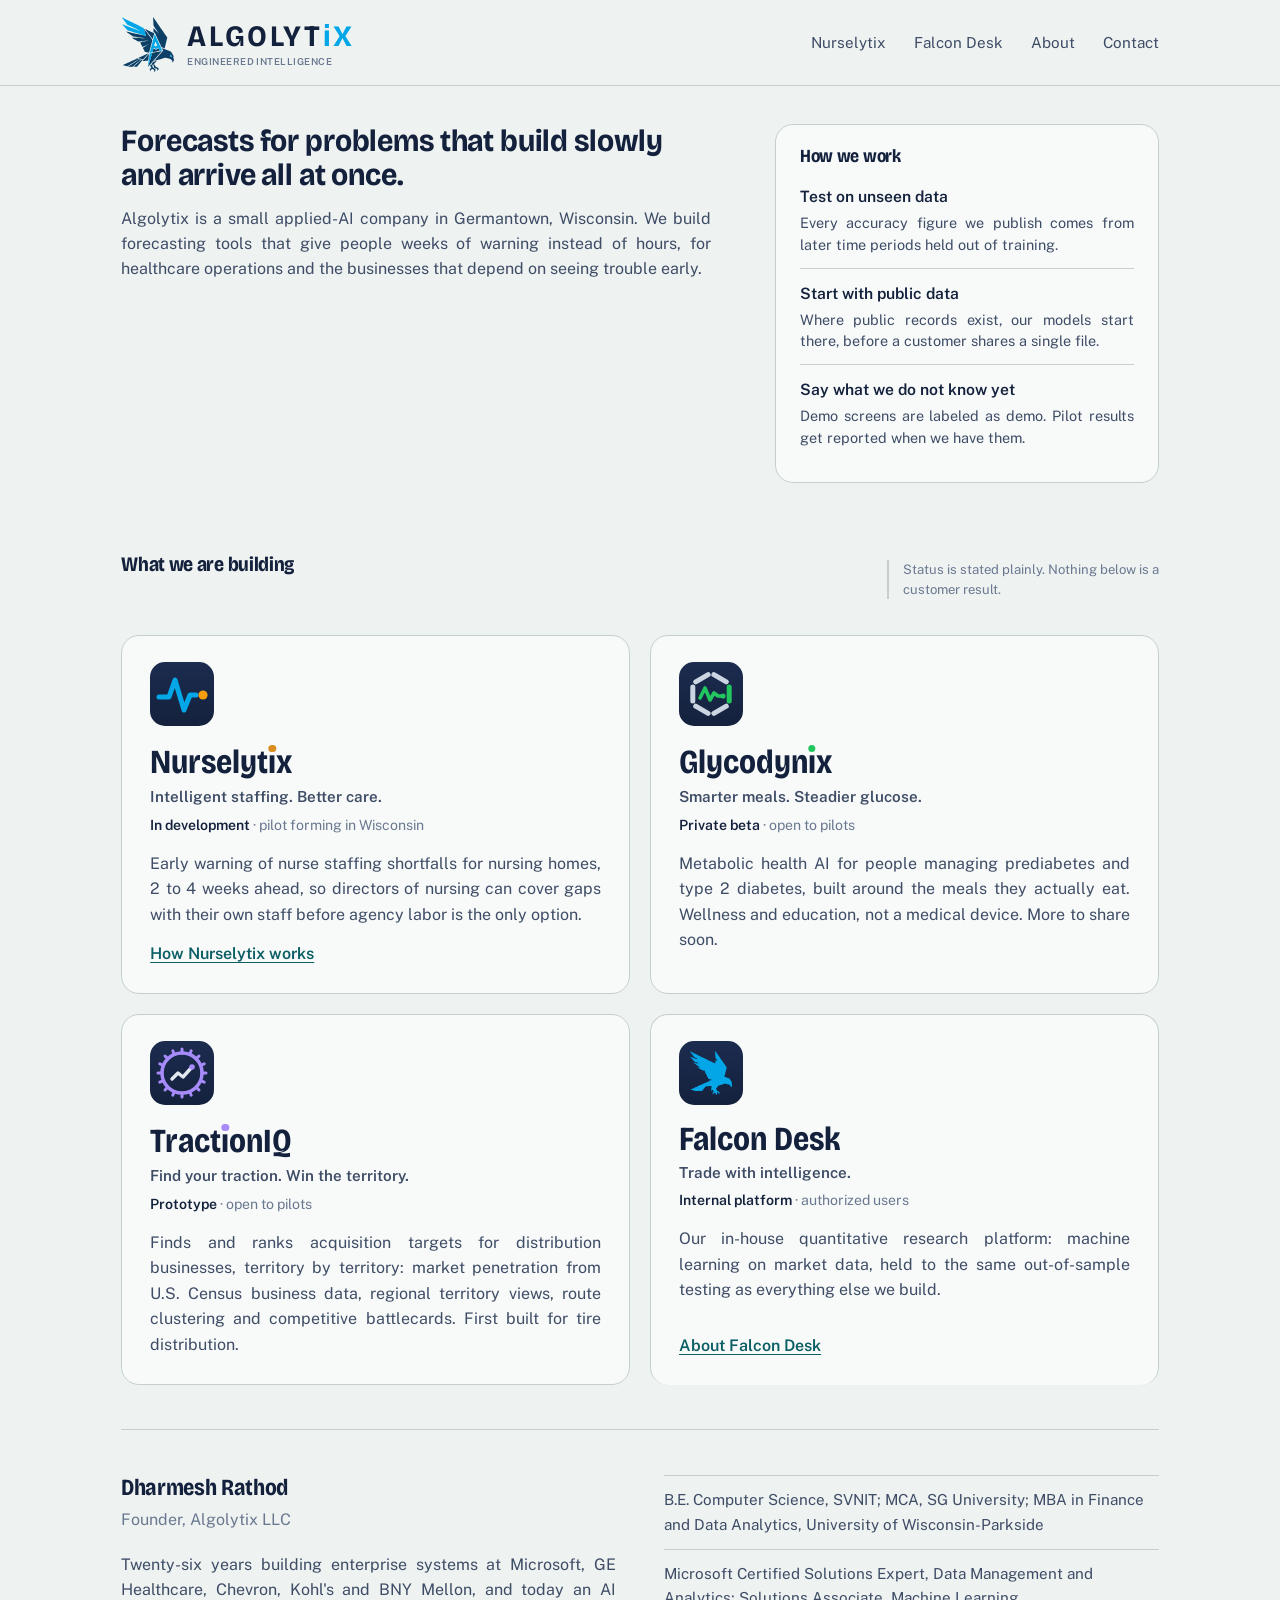
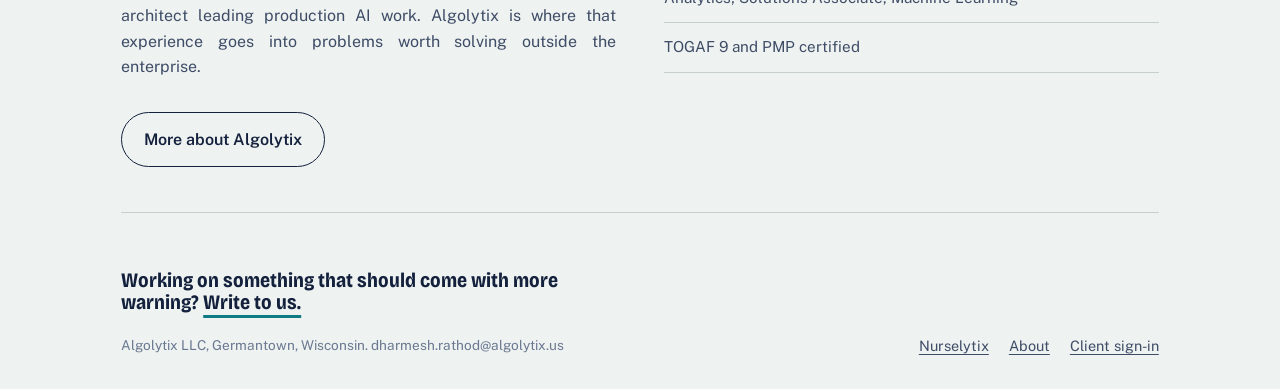
==== commit 76221aaf: "Add files via upload" ====
--- a/index.html
+++ b/index.html
@@ -1,701 +1,128 @@
-<!DOCTYPE html>
+<!doctype html>
 <html lang="en">
 <head>
-<meta charset="UTF-8">
-<meta name="viewport" content="width=device-width, initial-scale=1.0">
-<title>Algolytix | Applied AI for Healthcare and Enterprise</title>
-<meta name="description" content="Algolytix LLC builds production AI and forecasting systems. Featured: Nurselytix, early warning of nurse staffing shortfalls for nursing homes.">
+<meta charset="utf-8">
+<meta name="viewport" content="width=device-width, initial-scale=1">
+<title>Algolytix | Engineered Intelligence</title>
+<meta name="description" content="Algolytix builds forecasting tools that give weeks of warning. Featured: Nurselytix, early warning of nurse staffing shortfalls for nursing homes.">
+<meta property="og:title" content="Algolytix | Engineered Intelligence">
+<meta property="og:description" content="Algolytix builds forecasting tools that give weeks of warning. Featured: Nurselytix, early warning of nurse staffing shortfalls for nursing homes.">
+<meta name="theme-color" content="#EEF2F1">
 <link rel="icon" type="image/png" sizes="32x32" href="favicon.png">
 <link rel="icon" type="image/png" sizes="16x16" href="favicon-16.png">
-<link rel="apple-touch-icon" sizes="192x192" href="apple-touch-icon.png">
-<link href="https://fonts.googleapis.com/css2?family=DM+Sans:wght@400;500;700&family=JetBrains+Mono:wght@400;500&family=Source+Serif+4:opsz,wght@8..60,600&display=swap" rel="stylesheet">
-<style>
-  html { scroll-behavior: smooth; }
-  :root {
-    --bg: #0a0e17;
-    --surface: #111827;
-    --border: #1e293b;
-    --accent: #22d3ee;
-    --accent-dim: rgba(34, 211, 238, 0.12);
-    --accent-glow: rgba(34, 211, 238, 0.25);
-    --text: #e2e8f0;
-    --text-dim: #94a3b8;
-    --orange: #f59e0b;
-    --orange-dim: rgba(245, 158, 11, 0.12);
-    --teal-deep: #0d9488;
-  }
-
-  * { margin: 0; padding: 0; box-sizing: border-box; }
-
-  body {
-    font-family: 'DM Sans', sans-serif;
-    background: var(--bg);
-    color: var(--text);
-    overflow-x: hidden;
-  }
-
-  .grid-bg {
-    position: fixed;
-    top: 0; left: 0;
-    width: 100%; height: 100%;
-    background-image:
-      linear-gradient(rgba(34, 211, 238, 0.03) 1px, transparent 1px),
-      linear-gradient(90deg, rgba(34, 211, 238, 0.03) 1px, transparent 1px);
-    background-size: 60px 60px;
-    z-index: 0;
-    pointer-events: none;
-  }
-
-  .glow-orb {
-    position: fixed;
-    width: 600px; height: 600px;
-    border-radius: 50%;
-    filter: blur(120px);
-    opacity: 0.15;
-    pointer-events: none;
-    z-index: 0;
-  }
-  .glow-orb.cyan { background: var(--accent); top: -200px; right: -100px; }
-  .glow-orb.amber { background: var(--orange); bottom: -200px; left: -100px; }
-
-  .container {
-    position: relative;
-    z-index: 1;
-    max-width: 1100px;
-    margin: 0 auto;
-    padding: 0 32px;
-  }
-
-  /* Nav */
-  nav {
-    padding: 18px 0;
-    display: flex;
-    align-items: center;
-    justify-content: space-between;
-    border-bottom: 1px solid var(--border);
-  }
-
-  .logo {
-    display: flex;
-    align-items: center;
-    gap: 14px;
-  }
-
-  .logo-mark {
-    width: 42px; height: 42px;
-    border-radius: 10px;
-    background: var(--accent);
-    display: flex;
-    align-items: center;
-    justify-content: center;
-    position: relative;
-    overflow: hidden;
-  }
-
-  .logo-mark-a {
-    font-family: 'Source Serif 4', serif;
-    font-size: 22px;
-    font-weight: 600;
-    color: var(--bg);
-    line-height: 1;
-  }
-
-  .logo-mark-slash {
-    font-family: 'Source Serif 4', serif;
-    font-size: 16px;
-    font-weight: 600;
-    color: var(--bg);
-    opacity: 0.5;
-    line-height: 1;
-    margin: 0 -2px;
-  }
-
-  .logo-mark-x {
-    font-family: 'Source Serif 4', serif;
-    font-size: 15px;
-    font-weight: 600;
-    color: var(--bg);
-    opacity: 0.7;
-    line-height: 1;
-  }
-
-  .logo-wordmark {
-    font-size: 22px;
-    font-weight: 700;
-    letter-spacing: 1.5px;
-  }
-
-  .logo-wordmark .white { color: var(--text); }
-  .logo-wordmark .cyan { color: #00B4FC; }
-
-  nav a {
-    font-family: 'JetBrains Mono', monospace;
-    font-size: 13px;
-    color: var(--text-dim);
-    text-decoration: none;
-    letter-spacing: 0.5px;
-    transition: color 0.3s;
-  }
-  nav a:hover { color: var(--accent); }
-
-  /* Hero */
-  .hero {
-    padding: 30px 0 28px;
-    text-align: center;
-  }
-
-  .hero-badge {
-    display: inline-flex;
-    align-items: center;
-    gap: 8px;
-    padding: 8px 18px;
-    border: 1px solid var(--border);
-    border-radius: 100px;
-    font-family: 'JetBrains Mono', monospace;
-    font-size: 12px;
-    color: var(--accent);
-    background: var(--accent-dim);
-    margin-bottom: 22px;
-    letter-spacing: 0.5px;
-    animation: fadeInDown 0.8s ease;
-  }
-
-  .hero-badge .dot {
-    width: 6px; height: 6px;
-    border-radius: 50%;
-    background: var(--accent);
-    animation: pulse 2s infinite;
-  }
-
-  .hero-logo {
-    font-size: clamp(36px, 5vw, 54px);
-    font-weight: 700;
-    letter-spacing: 4px;
-    margin-bottom: 12px;
-    animation: fadeInUp 0.8s ease;
-  }
-
-  .hero-logo .white { color: var(--text); }
-  .hero-logo .cyan { color: #00B4FC; }
-
-  .hero-tagline {
-    font-size: 14px;
-    color: var(--text-dim);
-    letter-spacing: 2.5px;
-    margin-bottom: 18px;
-    animation: fadeInUp 0.8s ease 0.1s both;
-  }
-
-  .hero-tagline .amber-dot {
-    color: var(--orange);
-    margin: 0 6px;
-  }
-
-  .hero-sub {
-    font-size: 16px;
-    color: var(--text-dim);
-    max-width: 760px;
-    margin: 0 auto;
-    line-height: 1.7;
-    animation: fadeInUp 0.8s ease 0.2s both;
-  }
-
-  .hero-cta {
-    display: inline-flex;
-    align-items: center;
-    gap: 10px;
-    padding: 16px 36px;
-    background: var(--accent);
-    color: var(--bg);
-    font-weight: 700;
-    font-size: 15px;
-    border-radius: 10px;
-    text-decoration: none;
-    transition: all 0.3s;
-    box-shadow: 0 0 30px var(--accent-glow);
-    animation: fadeInUp 0.8s ease 0.3s both;
-  }
-  .hero-cta:hover {
-    transform: translateY(-2px);
-    box-shadow: 0 0 50px var(--accent-glow);
-  }
-  .hero-cta svg { width: 18px; height: 18px; }
-
-  .nav-login {
-    display: inline-flex;
-    align-items: center;
-    gap: 8px;
-    padding: 10px 22px;
-    background: transparent;
-    color: var(--accent) !important;
-    font-family: 'JetBrains Mono', monospace;
-    font-size: 13px;
-    font-weight: 500;
-    border: 1px solid var(--accent);
-    border-radius: 8px;
-    text-decoration: none;
-    letter-spacing: 0.5px;
-    transition: all 0.3s;
-  }
-  .nav-login:hover {
-    background: var(--accent);
-    color: var(--bg) !important;
-    box-shadow: 0 0 20px var(--accent-glow);
-  }
-
-  .hero-login {
-    display: inline-flex;
-    align-items: center;
-    gap: 10px;
-    padding: 16px 36px;
-    background: transparent;
-    color: var(--accent);
-    font-weight: 700;
-    font-size: 15px;
-    border-radius: 10px;
-    border: 2px solid var(--accent);
-    text-decoration: none;
-    transition: all 0.3s;
-  }
-  .hero-login:hover {
-    background: var(--accent);
-    color: var(--bg);
-    box-shadow: 0 0 40px var(--accent-glow);
-  }
-
-  /* Section styles */
-  .section-label {
-    font-family: 'JetBrains Mono', monospace;
-    font-size: 11px;
-    letter-spacing: 2px;
-    text-transform: uppercase;
-    color: var(--accent);
-    margin-bottom: 16px;
-  }
-
-  h2 {
-    font-size: 36px;
-    font-weight: 700;
-    letter-spacing: -1px;
-    margin-bottom: 20px;
-  }
-
-  /* Capabilities */
-  .capabilities { padding: 80px 0; }
-
-  .cap-grid {
-    display: grid;
-    grid-template-columns: repeat(auto-fit, minmax(300px, 1fr));
-    gap: 24px;
-    margin-top: 48px;
-  }
-
-  .cap-card {
-    background: var(--surface);
-    border: 1px solid var(--border);
-    border-radius: 16px;
-    padding: 36px;
-    transition: all 0.4s;
-    position: relative;
-    overflow: hidden;
-  }
-  .cap-card:hover {
-    border-color: var(--accent);
-    transform: translateY(-4px);
-    box-shadow: 0 8px 40px rgba(0,0,0,0.3);
-  }
-
-  .cap-card::before {
-    content: '';
-    position: absolute;
-    top: 0; left: 0;
-    width: 100%; height: 3px;
-    background: linear-gradient(90deg, var(--accent), transparent);
-    opacity: 0;
-    transition: opacity 0.4s;
-  }
-  .cap-card:hover::before { opacity: 1; }
-
-  .cap-icon {
-    width: 48px; height: 48px;
-    border-radius: 12px;
-    display: flex;
-    align-items: center;
-    justify-content: center;
-    font-size: 22px;
-    margin-bottom: 20px;
-  }
-  .cap-icon.cyan { background: var(--accent-dim); }
-  .cap-icon.amber { background: var(--orange-dim); }
-
-  .cap-card h3 {
-    font-size: 19px;
-    font-weight: 700;
-    margin-bottom: 12px;
-    letter-spacing: -0.3px;
-  }
-
-  .cap-card p {
-    font-size: 14px;
-    color: var(--text-dim);
-    line-height: 1.7;
-  }
-
-  .cap-tags {
-    display: flex;
-    flex-wrap: wrap;
-    gap: 8px;
-    margin-top: 20px;
-  }
-
-  .cap-tag {
-    font-family: 'JetBrains Mono', monospace;
-    font-size: 11px;
-    padding: 4px 12px;
-    border-radius: 6px;
-    background: rgba(255,255,255,0.04);
-    border: 1px solid var(--border);
-    color: var(--text-dim);
-  }
-
-  /* Stats */
-  .stats {
-    display: grid;
-    grid-template-columns: repeat(3, 1fr);
-    gap: 24px;
-    padding: 60px 0;
-    border-top: 1px solid var(--border);
-    border-bottom: 1px solid var(--border);
-  }
-
-  .stat { text-align: center; }
-  .stat-num {
-    font-family: 'JetBrains Mono', monospace;
-    font-size: 42px;
-    font-weight: 700;
-    color: var(--accent);
-    letter-spacing: -2px;
-  }
-  .stat-label {
-    font-size: 14px;
-    color: var(--text-dim);
-    margin-top: 6px;
-  }
-
-  /* Approach */
-  .approach { padding: 80px 0; }
-
-  .approach-steps {
-    display: grid;
-    grid-template-columns: repeat(3, 1fr);
-    gap: 0;
-    margin-top: 48px;
-  }
-
-  .approach-step {
-    padding: 36px;
-    border: 1px solid var(--border);
-  }
-  .approach-step:first-child { border-radius: 16px 0 0 16px; }
-  .approach-step:last-child { border-radius: 0 16px 16px 0; }
-
-  .step-num {
-    font-family: 'JetBrains Mono', monospace;
-    font-size: 48px;
-    font-weight: 700;
-    color: var(--border);
-    margin-bottom: 16px;
-    line-height: 1;
-  }
-
-  .approach-step h3 {
-    font-size: 17px;
-    font-weight: 700;
-    margin-bottom: 10px;
-  }
-
-  .approach-step p {
-    font-size: 13px;
-    color: var(--text-dim);
-    line-height: 1.7;
-  }
-
-  /* Contact */
-  .contact {
-    padding: 100px 0;
-    text-align: center;
-  }
-
-  .contact-box {
-    background: var(--surface);
-    border: 1px solid var(--border);
-    border-radius: 20px;
-    padding: 60px 40px;
-    max-width: 600px;
-    margin: 0 auto;
-    position: relative;
-    overflow: hidden;
-  }
-
-  .contact-box::after {
-    content: '';
-    position: absolute;
-    bottom: 0; left: 0;
-    width: 100%; height: 3px;
-    background: linear-gradient(90deg, var(--accent), var(--orange), var(--accent));
-  }
-
-  .contact-box h2 { margin-bottom: 16px; }
-
-  .contact-box p {
-    color: var(--text-dim);
-    font-size: 15px;
-    margin-bottom: 32px;
-    line-height: 1.6;
-  }
-
-  .contact-email {
-    display: inline-flex;
-    align-items: center;
-    gap: 10px;
-    font-family: 'JetBrains Mono', monospace;
-    font-size: 15px;
-    color: var(--accent);
-    text-decoration: none;
-    padding: 14px 28px;
-    border: 1px solid var(--accent);
-    border-radius: 10px;
-    background: var(--accent-dim);
-    transition: all 0.3s;
-  }
-  .contact-email:hover {
-    background: var(--accent);
-    color: var(--bg);
-  }
-
-  /* Footer */
-  footer {
-    padding: 32px 0;
-    border-top: 1px solid var(--border);
-    display: flex;
-    justify-content: space-between;
-    align-items: center;
-    font-size: 13px;
-    color: var(--text-dim);
-  }
-
-  .footer-loc {
-    font-family: 'JetBrains Mono', monospace;
-    font-size: 12px;
-  }
-
-  /* Animations */
-  @keyframes fadeInUp {
-    from { opacity: 0; transform: translateY(24px); }
-    to { opacity: 1; transform: translateY(0); }
-  }
-  @keyframes fadeInDown {
-    from { opacity: 0; transform: translateY(-16px); }
-    to { opacity: 1; transform: translateY(0); }
-  }
-  @keyframes pulse {
-    0%, 100% { opacity: 1; }
-    50% { opacity: 0.4; }
-  }
-
-  /* Responsive */
-  @media (max-width: 768px) {
-    .approach-steps { grid-template-columns: 1fr; }
-    .approach-step { border-radius: 0 !important; }
-    .approach-step:first-child { border-radius: 16px 16px 0 0 !important; }
-    .approach-step:last-child { border-radius: 0 0 16px 16px !important; }
-    .stats { grid-template-columns: 1fr; gap: 32px; }
-    .cap-grid { grid-template-columns: 1fr; }
-    footer { flex-direction: column; gap: 12px; text-align: center; }
-    .hero { padding: 80px 0 60px; }
-    .hero-logo { letter-spacing: 2px; }
-  }
-
-  .duo { display: grid; grid-template-columns: 1fr 1fr; gap: 24px; padding: 8px 0 72px; }
-  .duo .feature-card { padding: 28px 32px; display: flex; flex-direction: column; }
-  .duo .feature-card.amber { border-color: var(--orange); box-shadow: 0 0 40px rgba(245,158,11,0.08); }
-  .duo .feature-card.amber::before { background: linear-gradient(90deg, var(--orange), var(--accent)); }
-  .duo .kicker { margin-bottom: 8px; font-family: 'JetBrains Mono', monospace; font-size: 11px; letter-spacing: 2px; color: var(--accent); margin-bottom: 12px; }
-  .duo .amber .kicker { color: var(--orange); }
-  .duo h2 { font-size: 30px; }
-  .duo .feature-lead { font-size: 15px; margin-bottom: 14px; }
-  .duo ul { list-style: none; margin-bottom: 20px; flex: 1; }
-  .duo li { font-size: 14px; color: var(--text-dim); line-height: 1.6; padding-left: 20px; position: relative; margin-bottom: 6px; }
-  .duo li::before { content: ''; position: absolute; left: 2px; top: 8px; width: 7px; height: 7px; border-radius: 2px; background: var(--accent); }
-  .duo .amber li::before { background: var(--orange); }
-  .card-btn { align-self: flex-start; display: inline-flex; align-items: center; gap: 8px; padding: 12px 24px; border-radius: 10px; font-weight: 700; font-size: 14px; text-decoration: none; transition: all 0.3s; }
-  .card-btn.cyan { background: var(--accent); color: var(--bg); box-shadow: 0 0 24px var(--accent-glow); }
-  .card-btn.amber { border: 2px solid var(--orange); color: var(--orange); }
-  .card-btn.amber:hover { background: var(--orange); color: var(--bg); }
-  .card-btn:hover { transform: translateY(-2px); }
-  .pipeline { padding: 0 0 64px; margin-top: -48px; }
-  .feature-card.slim { display: grid; grid-template-columns: 1fr 2fr; gap: 32px; align-items: center; padding: 28px 32px; border-color: #8b5cf6; box-shadow: 0 0 40px rgba(139,92,246,0.08); }
-  .feature-card.slim::before { background: linear-gradient(90deg, #8b5cf6, var(--accent)); }
-  .feature-card.slim .feature-lead { margin: 0; font-size: 15px; color: var(--text-dim); }
-  .feature-card.slim h2 { font-size: 30px; margin: 0; }
-  .feature-card.slim .kicker { font-family: 'JetBrains Mono', monospace; font-size: 11px; letter-spacing: 2px; color: #a78bfa; margin-bottom: 8px; }
-  .pill.violet { background: rgba(139,92,246,0.12); color: #a78bfa; border-color: rgba(139,92,246,0.35); }
-  .feature-lead, .feature-card.slim .feature-lead { text-align: justify; text-justify: inter-word; }
-  .btn-row { display: flex; flex-wrap: wrap; gap: 12px; align-items: center; }
-  .card-btn.ghost { border: 2px solid var(--accent); color: var(--accent); }
-  .card-btn.ghost:hover { background: var(--accent-dim); }
-  .duo.bottom { padding: 40px 0 72px; }
-  .duo .founder-role { margin: -10px 0 16px; }
-  .amber-role { color: var(--orange) !important; }
-  .pill.cyan { background: var(--accent-dim); color: var(--accent); border-color: rgba(34,211,238,0.35); }
-  .feature-card { background: var(--surface); border: 1px solid var(--accent); border-radius: 20px; padding: 48px; position: relative; overflow: hidden; box-shadow: 0 0 40px rgba(34,211,238,0.08); }
-  .feature-card::before { content: ''; position: absolute; top: 0; left: 0; width: 100%; height: 3px; background: linear-gradient(90deg, var(--accent), var(--orange)); }
-  .feature-head { display: flex; align-items: center; gap: 14px; flex-wrap: wrap; margin-bottom: 18px; }
-  .feature-head h2 { margin: 0; }
-  .pill { font-family: 'JetBrains Mono', monospace; font-size: 11px; letter-spacing: 1px; padding: 5px 12px; border-radius: 100px; background: var(--orange-dim); color: var(--orange); border: 1px solid rgba(245,158,11,0.35); }
-  .feature-lead { font-size: 17px; color: var(--text); line-height: 1.7; max-width: 760px; margin-bottom: 32px; }
-  .feature-grid { display: grid; grid-template-columns: repeat(3, 1fr); gap: 24px; }
-  .feature-item h4 { font-size: 15px; margin-bottom: 8px; color: var(--accent); }
-  .feature-item p { font-size: 14px; color: var(--text-dim); line-height: 1.7; }
-  .capabilities .cap-grid { grid-template-columns: repeat(3, 1fr); }
-  .founder { padding: 80px 0; }
-  .founder-card { display: grid; grid-template-columns: 1fr 2fr; gap: 40px; background: var(--surface); border: 1px solid var(--border); border-radius: 16px; padding: 40px; }
-  .founder-name { font-size: 22px; font-weight: 700; margin-bottom: 6px; }
-  .founder-role { font-family: 'JetBrains Mono', monospace; font-size: 12px; color: var(--accent); letter-spacing: 1px; }
-  .founder-card p { font-size: 15px; color: var(--text-dim); line-height: 1.8; }
-  .footer-links a { color: var(--text-dim); text-decoration: none; font-family: 'JetBrains Mono', monospace; font-size: 12px; margin-left: 18px; }
-  .footer-links a:hover { color: var(--accent); }
-  @media (max-width: 768px) {
-    .feature-grid, .founder-card, .capabilities .cap-grid, .duo, .feature-card.slim { grid-template-columns: 1fr; }
-    .feature-card.slim { gap: 14px; }
-    .feature-lead, .feature-card.slim .feature-lead { text-align: left; }
-    .feature-card { padding: 32px 24px; }
-    nav .nav-email { display: none; }
-    .container { padding: 0 16px; }
-  }
-</style>
+<link rel="apple-touch-icon" href="apple-touch-icon.png">
+<link rel="preconnect" href="https://fonts.googleapis.com">
+<link rel="preconnect" href="https://fonts.gstatic.com" crossorigin>
+<link href="https://fonts.googleapis.com/css2?family=Bricolage+Grotesque:opsz,wdth,wght@12..96,75..100,400..800&family=Public+Sans:ital,wght@0,400;0,600;0,700;1,400&display=swap" rel="stylesheet">
+<link rel="stylesheet" href="styles.css">
 </head>
 <body>
-  <div class="grid-bg"></div>
-  <div class="glow-orb cyan"></div>
-  <div class="glow-orb amber"></div>
+<a class="skip" href="#main">Skip to content</a>
+<div class="topbar">
+<div class="frame">
+<header class="masthead">
+  <a class="brand" href="index.html" aria-label="Algolytix home">
+    <img src="algolytix_falcon.svg" alt="" width="54" height="56">
+    <span class="brand-text"><span class="brand-word">ALGOLYT<span class="bx"><span class="sq">&#305;</span>X</span></span><span class="brand-tag">Engineered Intelligence</span></span>
+  </a>
+  <nav class="nav" aria-label="Main">
+    <a href="nurselytix.html">Nurselytix</a>
+    <a href="falcon-desk.html">Falcon Desk</a>
+    <a href="about.html">About</a>
+    <a href="mailto:dharmesh.rathod@algolytix.us">Contact</a>
+  </nav>
+</header>
+</div>
+</div>
+<main id="main">
 
-  <div class="container">
-    <nav>
-      <div class="logo">
-        <img src="falcon_mark.svg" alt="Algolytix falcon" width="46" height="43">
-        <div class="logo-wordmark"><span class="white">ALGOLYT</span><span class="cyan">\X</span></div>
-      </div>
-      <a class="nav-email" href="mailto:dharmesh.rathod@algolytix.us">dharmesh.rathod@algolytix.us</a>
-    </nav>
+<section class="hero">
+  <div class="frame row">
+    <div>
+      <h1>Forecasts for problems that build slowly and arrive all at once.</h1>
+      <p class="lead">Algolytix is a small applied-AI company in Germantown, Wisconsin. We build forecasting tools that give people weeks of warning instead of hours, for healthcare operations and the businesses that depend on seeing trouble early.</p>
+    </div>
+    <aside class="howwe" aria-labelledby="how">
+      <h2 id="how">How we work</h2>
+      <dl>
+        <div><dt>Test on unseen data</dt><dd>Every accuracy figure we publish comes from later time periods held out of training.</dd></div>
+        <div><dt>Start with public data</dt><dd>Where public records exist, our models start there, before a customer shares a single file.</dd></div>
+        <div><dt>Say what we do not know yet</dt><dd>Demo screens are labeled as demo. Pilot results get reported when we have them.</dd></div>
+      </dl>
+    </aside>
+  </div>
+</section>
 
-    <section class="hero">
-      <div class="hero-badge"><span class="dot"></span>Applied AI &middot; Wisconsin, USA</div>
-      <div class="hero-logo"><span class="white">ALGOLYT</span><span class="cyan">\X</span></div>
-      <div class="hero-tagline">HEALTHCARE AI <span class="amber-dot">&#9679;</span> ENTERPRISE AI <span class="amber-dot">&#9679;</span> FORECASTING</div>
-      <p class="hero-sub">Production AI and forecasting systems that help organizations see problems coming and act early.</p>
-    </section>
+<div class="frame">
+<section class="block" aria-labelledby="work">
+  <div class="row block-head">
+    <h2 id="work">What we are building</h2>
+    <p class="note">Status is stated plainly. Nothing below is a customer result.</p>
+  </div>
+  <ul class="products">
+    <li class="product">
+      <img class="mark" src="nurselytix_mark.svg" alt="" width="64" height="64">
+      <h3><span class="sr">Nurselytix</span><span aria-hidden="true">Nurselyt<span class="idot">&#305;</span>x</span></h3>
+      <p class="tagline">Intelligent staffing. Better care.</p>
+      <p class="status"><b>In development</b> &middot; pilot forming in Wisconsin</p>
+      <p>Early warning of nurse staffing shortfalls for nursing homes, 2 to 4 weeks ahead, so directors of nursing can cover gaps with their own staff before agency labor is the only option.</p>
+      <a class="more" href="nurselytix.html">How Nurselytix works</a>
+    </li>
+    <li class="product">
+      <img class="mark" src="glycodynix_mark.svg" alt="" width="64" height="64">
+      <h3><span class="sr">Glycodynix</span><span aria-hidden="true">Glycodyn<span class="idot green">&#305;</span>x</span></h3>
+      <p class="tagline">Smarter meals. Steadier glucose.</p>
+      <p class="status"><b>Private beta</b> &middot; open to pilots</p>
+      <p>Metabolic health AI for people managing prediabetes and type 2 diabetes, built around the meals they actually eat. Wellness and education, not a medical device. More to share soon.</p>
+    </li>
+    <li class="product">
+      <img class="mark" src="tractioniq_mark.svg" alt="" width="64" height="64">
+      <h3><span class="sr">TractionIQ</span><span aria-hidden="true">Tract<span class="idot violet">&#305;</span>onIQ</span></h3>
+      <p class="tagline">Find your traction. Win the territory.</p>
+      <p class="status"><b>Prototype</b> &middot; open to pilots</p>
+      <p>Finds and ranks acquisition targets for distribution businesses, territory by territory: market penetration from U.S. Census business data, regional territory views, route clustering and competitive battlecards. First built for tire distribution.</p>
+    </li>
+    <li class="product">
+      <img class="mark" src="falcon_desk_mark.svg" alt="" width="64" height="64">
+      <h3>Falcon Desk</h3>
+      <p class="tagline">Trade with intelligence.</p>
+      <p class="status"><b>Internal platform</b> &middot; authorized users</p>
+      <p>Our in-house quantitative research platform: machine learning on market data, held to the same out-of-sample testing as everything else we build.</p>
+      <a class="more" href="falcon-desk.html">About Falcon Desk</a>
+    </li>
+  </ul>
+</section>
 
-    <section class="duo" id="projects">
-      <div class="feature-card">
-        <div class="kicker">// HEALTHCARE AI</div>
-        <div class="feature-head"><h2>Nurselytix</h2><span class="pill cyan">IN DEVELOPMENT</span></div>
-        <p class="feature-lead">Early warning of nurse staffing shortfalls for nursing homes, weeks ahead, so administrators cover gaps with their own staff instead of last-minute agency nurses.</p>
-        <ul>
-          <li>Flags where and when a facility will run short, 1 to 4 weeks out</li>
-          <li>Built on CMS staffing data for every US nursing home</li>
-          <li>Baseline models on Wisconsin data, 2019 to 2026</li>
-          <li>Seeking research and facility partners for a Wisconsin pilot</li>
-        </ul>
-        <div class="btn-row">
-          <a href="mailto:dharmesh.rathod@algolytix.us?subject=Nurselytix" class="card-btn cyan">Partner with us
-            <svg width="16" height="16" fill="none" stroke="currentColor" stroke-width="2.5" viewBox="0 0 24 24"><path d="M5 12h14M12 5l7 7-7 7"/></svg></a>
-          <a href="nurselytix-concept.html" class="card-btn ghost">See product concept</a>
-        </div>
-      </div>
-      <div class="feature-card amber">
-        <div class="kicker">// QUANTITATIVE RESEARCH</div>
-        <div class="feature-head"><h2>Falcon Desk</h2><span class="pill">PLATFORM</span></div>
-        <p class="feature-lead">Our quantitative research platform: machine learning on market data, built with the same validation discipline we bring to every model.</p>
-        <ul>
-          <li>Multi-instrument research and signal modeling</li>
-          <li>ML models with rigorous backtesting and risk controls</li>
-          <li>Real-time monitoring and analytics dashboard</li>
-          <li>Access for authorized users</li>
-        </ul>
-        <a href="https://app.algolytix.us" class="card-btn amber">&#x1F985; Login to Falcon Desk</a>
-      </div>
-    </section>
 
-    <section class="pipeline">
-      <div class="feature-card slim">
-        <div class="slim-left">
-          <div class="kicker">// METABOLIC HEALTH AI</div>
-          <div class="feature-head"><h2>Glycodynix</h2><span class="pill violet">RESEARCH STAGE</span></div>
-        </div>
-        <p class="feature-lead">Snap a photo of a meal for an AI estimate of its nutrition, then see how it actually moved your glucose on a continuous glucose monitor, with suggestions for better-balanced choices. Built for people with prediabetes and type 2 diabetes. Wellness and education focus; not a medical device.</p>
-      </div>
-    </section>
-
-    <section class="capabilities">
-      <div class="section-label">// What we do</div>
-      <h2>Production AI, built to be used.</h2>
-      <div class="cap-grid">
-        <div class="cap-card">
-          <div class="cap-icon cyan">&#x1FA7A;</div>
-          <h3>Healthcare AI</h3>
-          <p>Forecasting and decision-support tools for care delivery operations, built on public health data and designed for the people who run facilities day to day.</p>
-          <div class="cap-tags"><span class="cap-tag">CMS Data</span><span class="cap-tag">Workforce Analytics</span><span class="cap-tag">Forecasting</span></div>
-        </div>
-        <div class="cap-card">
-          <div class="cap-icon amber">&#x1f9e0;</div>
-          <h3>Enterprise AI Systems</h3>
-          <p>Production-grade applications on frontier models: document intelligence, agentic workflows and automation, designed for reliability, security and real adoption.</p>
-          <div class="cap-tags"><span class="cap-tag">LLMs</span><span class="cap-tag">Agentic Systems</span><span class="cap-tag">MCP</span><span class="cap-tag">NLP</span></div>
-        </div>
-        <div class="cap-card">
-          <div class="cap-icon cyan">&#x2699;&#xFE0F;</div>
-          <h3>Forecasting &amp; ML Infrastructure</h3>
-          <p>End-to-end pipelines from data engineering to deployed models, with time-series forecasting, rigorous backtesting and monitoring in production.</p>
-          <div class="cap-tags"><span class="cap-tag">Python</span><span class="cap-tag">LightGBM</span><span class="cap-tag">PyTorch</span><span class="cap-tag">Azure</span></div>
-        </div>
-      </div>
-    </section>
-
-    <section class="duo bottom">
-      <div class="feature-card">
-        <div class="kicker">// FOUNDER</div>
-        <h2>Dharmesh Rathod</h2>
-        <div class="founder-role">FOUNDER, ALGOLYTIX LLC</div>
-        <p class="feature-lead">26+ years building enterprise technology and AI systems, with experience at Microsoft, GE Healthcare, Chevron, Kohl's and BNY Mellon.</p>
-        <ul>
-          <li>AI architect leading production AI initiatives</li>
-          <li>B.E. Computer Science (SVNIT) and MCA (SG University), India; MBA in Finance and Data Analytics (University of Wisconsin-Parkside)</li>
-          <li>Microsoft Certified Solutions Expert (Data Management and Analytics) and Solutions Associate (Machine Learning); TOGAF 9 and PMP certified</li>
-        </ul>
-        <a href="#projects" class="card-btn cyan">View our projects
-          <svg width="16" height="16" fill="none" stroke="currentColor" stroke-width="2.5" viewBox="0 0 24 24"><path d="M12 19V5M5 12l7-7 7 7"/></svg></a>
-      </div>
-      <div class="feature-card amber">
-        <div class="kicker">// LET'S TALK</div>
-        <h2>Partner with us</h2>
-        <div class="founder-role amber-role">GERMANTOWN, WISCONSIN</div>
-        <p class="feature-lead">We welcome conversations with care providers, researchers and organizations who want AI that solves a real operational problem.</p>
-        <ul>
-          <li>Nursing homes interested in a Nurselytix pilot</li>
-          <li>Research and academic collaborators</li>
-          <li>Enterprise AI and forecasting engagements</li>
-        </ul>
-        <a href="mailto:dharmesh.rathod@algolytix.us" class="card-btn amber">
-          <svg width="16" height="16" fill="none" stroke="currentColor" stroke-width="2" viewBox="0 0 24 24"><path d="M4 4h16c1.1 0 2 .9 2 2v12c0 1.1-.9 2-2 2H4c-1.1 0-2-.9-2-2V6c0-1.1.9-2 2-2z"/><polyline points="22,6 12,13 2,6"/></svg>
-          dharmesh.rathod@algolytix.us</a>
-      </div>
-    </section>
-
-    <footer>
-      <span>&copy; 2026 Algolytix LLC &middot; Germantown, Wisconsin</span>
-      <span class="footer-links"><a href="https://app.algolytix.us">Client login</a></span>
-    </footer>
+<section class="block" aria-labelledby="who">
+  <div class="founder">
+    <div>
+      <h2 id="who" class="name">Dharmesh Rathod</h2>
+      <p class="role">Founder, Algolytix LLC</p>
+      <p class="prose" style="margin-top:1.2rem;color:var(--ink-2)">Twenty-six years building enterprise systems at Microsoft, GE Healthcare, Chevron, Kohl's and BNY Mellon, and today an AI architect leading production AI work. Algolytix is where that experience goes into problems worth solving outside the enterprise.</p>
+      <div class="actions"><a class="btn quiet" href="about.html">More about Algolytix</a></div>
+    </div>
+    <ul class="creds">
+      <li>B.E. Computer Science, SVNIT; MCA, SG University; MBA in Finance and Data Analytics, University of Wisconsin-Parkside</li>
+      <li>Microsoft Certified Solutions Expert, Data Management and Analytics; Solutions Associate, Machine Learning</li>
+      <li>TOGAF 9 and PMP certified</li>
+    </ul>
   </div>
+</section>
+</div>
+</main>
+<div class="frame">
+<footer class="foot">
+  <div>
+    <p class="big">Working on something that should come with more warning? <a href="mailto:dharmesh.rathod@algolytix.us">Write to us.</a></p>
+    <small>Algolytix LLC, Germantown, Wisconsin. dharmesh.rathod@algolytix.us</small>
+  </div>
+  <nav aria-label="Footer">
+    <a href="nurselytix.html">Nurselytix</a>
+    <a href="about.html">About</a>
+    <a href="https://app.algolytix.us">Client sign-in</a>
+  </nav>
+</footer>
+</div>
 </body>
 </html>
--- a/styles.css
+++ b/styles.css
@@ -0,0 +1,362 @@
+/* Algolytix v5 - "forecast chart paper" */
+:root {
+  --paper: #EEF2F1;
+  --paper-2: #E3E9E8;
+  --sheet: #F8FAF9;
+  --ink: #14213D;
+  --ink-2: #3E4C66;
+  --ink-3: #6A7890;
+  --rule: #C5D0CE;
+  --teal: #0F7C83;
+  --teal-2: #0B5E64;
+  --teal-wash: #D7EBEA;
+  --amber: #D98E1F;
+  --amber-wash: #F6E7CC;
+  --falcon: #2457C5;
+  --display: "Bricolage Grotesque", "Public Sans", system-ui, sans-serif;
+  --body: "Public Sans", system-ui, sans-serif;
+  --measure: 60rem;
+  --gutter: clamp(16px, 4vw, 56px);
+}
+
+* { box-sizing: border-box; }
+html { -webkit-text-size-adjust: 100%; }
+body {
+  margin: 0;
+  background: var(--paper);
+  color: var(--ink);
+  font-family: var(--body);
+  font-size: 1rem;
+  line-height: 1.6;
+  font-feature-settings: "tnum" 0;
+  text-rendering: optimizeLegibility;
+}
+img, svg { display: block; max-width: 100%; }
+a { color: var(--teal-2); text-underline-offset: 3px; text-decoration-thickness: 1px; }
+a:hover { color: var(--ink); }
+:focus-visible { outline: 3px solid var(--amber); outline-offset: 3px; border-radius: 4px; }
+
+.skip { position: absolute; left: -999px; top: 8px; background: var(--ink); color: var(--sheet); padding: 8px 14px; border-radius: 6px; z-index: 10; }
+.skip:focus { left: 8px; }
+
+/* ---------- frame ---------- */
+.frame { max-width: 1140px; margin: 0 auto; padding: 0 var(--gutter); }
+
+.masthead {
+  display: flex; align-items: center; justify-content: space-between; gap: 24px;
+  padding: 22px 0; border-bottom: 1px solid var(--rule);
+}
+.brand { display: flex; align-items: center; gap: 12px; text-decoration: none; color: var(--ink); }
+.brand img { width: 54px; height: auto; }
+.brand-word { font-family: var(--display); font-weight: 700; font-size: 1.85rem; letter-spacing: 0.08em; font-variation-settings: "wdth" 95; }
+.brand-word span { color: var(--falcon); }
+.nav { display: flex; gap: 28px; font-size: 0.95rem; }
+.nav a { color: var(--ink-2); text-decoration: none; padding: 4px 0; border-bottom: 2px solid transparent; }
+.nav a:hover { color: var(--ink); }
+.nav a[aria-current="page"] { color: var(--ink); border-bottom-color: var(--teal); }
+
+/* ---------- grid with sidenotes ---------- */
+.row {
+  display: grid;
+  grid-template-columns: minmax(0, 1fr) minmax(0, 17rem);
+  column-gap: clamp(24px, 5vw, 72px);
+  align-items: start;
+}
+.note {
+  font-size: 0.82rem; line-height: 1.5; color: var(--ink-3);
+  border-left: 2px solid var(--rule); padding-left: 14px; margin-top: 0.4rem;
+}
+.note p { margin: 0 0 0.6em; }
+.note strong { color: var(--ink-2); font-weight: 600; }
+
+/* ---------- type ---------- */
+h1, h2, h3 { font-family: var(--display); color: var(--ink); margin: 0; font-weight: 700; }
+h1 {
+  font-size: clamp(1.7rem, 2.4vw, 2rem);
+  line-height: 1.12; letter-spacing: -0.005em;
+  font-variation-settings: "wdth" 95, "opsz" 48;
+  max-width: 32ch;
+}
+h2 {
+  font-size: clamp(1.2rem, 1.6vw, 1.35rem);
+  line-height: 1.05; letter-spacing: -0.015em;
+  font-variation-settings: "wdth" 88, "opsz" 48;
+  max-width: none;
+}
+h3 { font-size: 1.1rem; line-height: 1.25; font-variation-settings: "wdth" 92; }
+.lead { font-size: clamp(1rem, 1.2vw, 1.1rem); line-height: 1.55; color: var(--ink-2); max-width: var(--measure); margin: 0.9rem 0 0; }
+.prose { max-width: var(--measure); }
+.prose p { margin: 0 0 1em; }
+
+section.block { padding: clamp(28px, 3.5vw, 48px) 0; border-bottom: 1px solid var(--rule); }
+.block-head { margin-bottom: 1.4rem; }
+
+/* ---------- hero ---------- */
+.hero { padding: clamp(24px, 3vw, 40px) 0 0; }
+.hero .row { align-items: start; }
+
+figure { margin: 0; }
+.chart-wrap {
+  margin-top: 20px;
+  background: var(--sheet);
+  border-top: 1px solid var(--rule);
+  border-bottom: 1px solid var(--rule);
+  /* chart paper grid */
+  background-image:
+    linear-gradient(var(--paper-2) 1px, transparent 1px),
+    linear-gradient(90deg, var(--paper-2) 1px, transparent 1px);
+  background-size: 24px 24px;
+}
+.chart-wrap .frame { padding-top: 28px; padding-bottom: 20px; }
+.chart svg { width: 100%; height: auto; overflow: visible; }
+.chart-scroll { overflow-x: auto; }
+@media (max-width: 760px) { .chart svg { width: 760px; max-width: none; } }
+.chart .axis text { font-family: var(--body); font-size: 12px; fill: var(--ink-3); }
+.chart .axis line { stroke: var(--rule); }
+.chart .line { fill: none; stroke: var(--ink); stroke-width: 3; stroke-linejoin: round; stroke-linecap: round; }
+.chart .area { fill: url(#washGrad); }
+.chart .band { fill: rgba(20,33,61,0.06); }
+.chart .band-label { font-family: var(--body); font-size: 12px; fill: var(--ink-3); }
+.chart .ann text { font-family: var(--display); font-size: 15px; fill: var(--ink); font-weight: 600; }
+.chart .ann .sub { font-family: var(--body); font-size: 12px; fill: var(--ink-3); font-weight: 400; }
+.chart .ann line { stroke: var(--ink-3); stroke-dasharray: 2 3; }
+.chart .dot { fill: var(--amber); stroke: var(--sheet); stroke-width: 2; }
+.chart-cap { display: flex; flex-wrap: wrap; justify-content: space-between; gap: 8px 24px; font-size: 0.85rem; color: var(--ink-3); margin-top: 10px; }
+
+/* the one orchestrated moment */
+@media (prefers-reduced-motion: no-preference) {
+  .chart .line { stroke-dasharray: var(--len); stroke-dashoffset: var(--len); animation: draw 2.4s cubic-bezier(.45,.05,.2,1) .25s forwards; }
+  .chart .area, .chart .ann, .chart .dot { opacity: 0; animation: fade .6s ease forwards; }
+  .chart .area { animation-delay: 2.1s; }
+  .chart .ann:nth-of-type(1) { animation-delay: .6s; }
+  .chart .ann:nth-of-type(2) { animation-delay: 1.2s; }
+  .chart .ann:nth-of-type(3) { animation-delay: 2.0s; }
+  .chart .ann:nth-of-type(4) { animation-delay: 2.6s; }
+  .chart .dot { animation-delay: 2.6s; }
+}
+.chart-wrap:not(.go) .chart * { animation-play-state: paused; }
+@keyframes draw { to { stroke-dashoffset: 0; } }
+@keyframes fade { to { opacity: 1; } }
+
+/* ---------- products ---------- */
+.products { list-style: none; margin: 0; padding: 0; border-top: 2px solid var(--ink); }
+.product {
+  display: grid; grid-template-columns: 4.5rem minmax(0, 1fr) 13rem; gap: 8px 28px;
+  padding: 20px 0; border-bottom: 1px solid var(--rule); align-items: start;
+}
+.product .mark { width: 56px; height: 56px; }
+.product .mark.text { display: grid; place-items: center; border-radius: 14px; font-family: var(--display); font-weight: 700; font-size: 1.4rem; color: var(--sheet); }
+.product h3 { font-size: 1.45rem; font-variation-settings: "wdth" 85; }
+.product p { margin: 0.5rem 0 0; color: var(--ink-2); max-width: 52rem; }
+.product .status { font-size: 0.88rem; color: var(--ink-3); padding-top: 0.5rem; }
+.product .status b { display: block; color: var(--ink); font-weight: 600; }
+.product .status a { display: inline-block; margin-top: 0.6rem; font-weight: 600; }
+.product.flagship { padding: 20px 0; }
+
+
+/* ---------- principles ---------- */
+.principles { display: grid; grid-template-columns: repeat(3, minmax(0, 1fr)); gap: 40px; }
+.principles h3 { font-size: 1.25rem; margin-bottom: 0.5rem; }
+.principles p { margin: 0; color: var(--ink-2); font-size: 0.98rem; }
+
+/* ---------- founder strip ---------- */
+.founder { display: grid; grid-template-columns: minmax(0, 1fr) minmax(0, 1fr); gap: 48px; align-items: start; }
+.founder .name { font-family: var(--display); font-size: clamp(1.3rem, 1.8vw, 1.45rem); font-weight: 700; line-height: 1.1; font-variation-settings: "wdth" 85; }
+.founder .role { color: var(--ink-3); margin-top: 0.4rem; }
+.creds { list-style: none; padding: 0; margin: 0; }
+.creds li { padding: 12px 0; border-bottom: 1px solid var(--rule); font-size: 0.95rem; color: var(--ink-2); }
+.creds li:first-child { border-top: 1px solid var(--rule); }
+
+/* ---------- buttons ---------- */
+.btn { display: inline-flex; align-items: center; gap: 10px; padding: 14px 22px; border-radius: 999px; font-weight: 600; font-size: 1rem; text-decoration: none; }
+.btn.primary { background: var(--ink); color: var(--sheet); }
+.btn.primary:hover { background: var(--teal-2); color: var(--sheet); }
+.btn.quiet { color: var(--ink); border: 1.5px solid var(--ink); }
+.btn.quiet:hover { background: var(--ink); color: var(--sheet); }
+.actions { display: flex; flex-wrap: wrap; gap: 12px; margin-top: 2rem; }
+
+/* ---------- nurselytix page ---------- */
+.nx-title { display: flex; align-items: center; gap: 16px; margin-bottom: 1rem; color: var(--teal-2); font-weight: 600; }
+.nx-title img { width: 44px; height: 44px; }
+
+.ladder { margin-top: clamp(24px, 3vw, 36px); position: relative; }
+.ladder-track { display: grid; grid-template-columns: repeat(4, minmax(0, 1fr)); position: relative; }
+.ladder-track::before { content: ""; position: absolute; left: 0; right: 0; top: 13px; height: 2px; background: var(--rule); }
+.window {
+  position: absolute; top: 4px; height: 20px; border-radius: 10px;
+  left: calc(50% - 6px); right: -6px; background: var(--teal-wash); border: 1.5px solid var(--teal);
+}
+.window span { position: absolute; right: 12px; top: -26px; font-size: 0.82rem; font-weight: 600; color: var(--teal-2); white-space: nowrap; }
+.rung { position: relative; padding-right: 20px; }
+.rung .tick { width: 28px; height: 28px; border-radius: 50%; background: var(--sheet); border: 2px solid var(--ink); position: relative; z-index: 1; }
+.rung.now .tick { background: var(--amber); border-color: var(--amber); }
+.rung.in .tick { border-color: var(--teal); background: var(--teal); }
+.rung h3 { font-size: 1.02rem; margin: 18px 0 6px; }
+.rung p { margin: 0; font-size: 0.95rem; color: var(--ink-2); }
+
+.results { width: 100%; border-collapse: collapse; font-variant-numeric: tabular-nums; }
+.results th, .results td { text-align: left; padding: 14px 12px 14px 0; border-bottom: 1px solid var(--rule); vertical-align: baseline; }
+.results thead th { font-size: 0.85rem; font-weight: 600; color: var(--ink-3); border-bottom: 2px solid var(--ink); }
+.results td.num { font-family: var(--display); font-size: 1.3rem; font-weight: 700; font-variation-settings: "wdth" 85; text-align: right; padding-right: 0; white-space: nowrap; }
+.results th.num { text-align: right; padding-right: 0; }
+
+.toggle { display: inline-flex; border: 1.5px solid var(--ink); border-radius: 999px; padding: 3px; gap: 2px; margin-bottom: 20px; flex-wrap: wrap; }
+.toggle button { font: inherit; font-size: 0.9rem; border: 0; background: transparent; color: var(--ink); padding: 8px 14px; border-radius: 999px; cursor: pointer; }
+.toggle button[aria-pressed="true"] { background: var(--ink); color: var(--sheet); }
+.dow { display: grid; grid-template-columns: repeat(7, minmax(0, 1fr)); gap: 10px; align-items: end; height: 220px; padding-top: 28px; border-bottom: 2px solid var(--ink); }
+.dow .bar { position: relative; background: var(--ink-2); border-radius: 6px 6px 0 0; height: var(--h); transition: height .45s cubic-bezier(.3,.7,.2,1), background .3s; }
+.dow .bar.wk { background: var(--amber); }
+.dow .bar span { position: absolute; top: -24px; left: 0; right: 0; text-align: center; font-size: 0.85rem; font-weight: 600; font-variant-numeric: tabular-nums; color: var(--ink); }
+.dow-labels { display: grid; grid-template-columns: repeat(7, minmax(0, 1fr)); gap: 10px; margin-top: 8px; font-size: 0.85rem; color: var(--ink-3); text-align: center; }
+@media (prefers-reduced-motion: reduce) { .dow .bar { transition: none; } }
+
+.steps { list-style: none; margin: 0; padding: 0; counter-reset: s; }
+.steps li { counter-increment: s; display: grid; grid-template-columns: 3.5rem minmax(0, 1fr); gap: 20px; padding: 16px 0; border-top: 1px solid var(--rule); }
+.steps li::before { content: counter(s); font-family: var(--display); font-size: 1.8rem; font-weight: 700; line-height: 1; color: var(--teal); font-variation-settings: "wdth" 80; }
+.steps h3 { margin-bottom: 6px; }
+.steps p { margin: 0; color: var(--ink-2); max-width: var(--measure); }
+
+.pilot { background: var(--ink); color: var(--sheet); border-radius: 28px; padding: clamp(32px, 5vw, 64px); }
+.pilot h2 { color: var(--sheet); }
+.pilot .cols { display: grid; grid-template-columns: repeat(3, minmax(0, 1fr)); gap: 32px; margin-top: 2rem; }
+.pilot h3 { color: #9FD8D9; font-size: 1.05rem; margin-bottom: 8px; }
+.pilot p, .pilot li { color: #D6DEE8; font-size: 0.97rem; }
+.pilot ul { margin: 0; padding-left: 1.1em; }
+.pilot .btn.primary { background: var(--amber); color: var(--ink); }
+.pilot .btn.primary:hover { background: #F2B04E; }
+.pilot .btn.quiet { color: var(--sheet); border-color: #7C8AA5; }
+.pilot .btn.quiet:hover { background: var(--sheet); color: var(--ink); }
+
+/* ---------- timeline (about) ---------- */
+.timeline { list-style: none; margin: 0; padding: 0; border-left: 2px solid var(--ink); }
+.timeline li { position: relative; padding: 0 0 28px 28px; }
+.timeline li::before { content: ""; position: absolute; left: -8px; top: 6px; width: 14px; height: 14px; border-radius: 50%; background: var(--paper); border: 2px solid var(--ink); }
+.timeline li.next::before { background: var(--amber); border-color: var(--amber); }
+.timeline .when { font-weight: 600; font-size: 0.9rem; color: var(--ink-3); }
+.timeline .what { font-family: var(--display); font-size: 1.25rem; font-weight: 600; font-variation-settings: "wdth" 90; }
+
+/* ---------- footer ---------- */
+.foot { padding: 36px 0 32px; display: grid; grid-template-columns: minmax(0, 1fr) auto; gap: 24px; align-items: end; }
+.foot .big { font-family: var(--display); font-size: clamp(1.15rem, 1.6vw, 1.3rem); font-weight: 700; line-height: 1.1; font-variation-settings: "wdth" 85; max-width: 44ch; }
+.foot .big a { color: var(--ink); text-decoration-color: var(--teal); text-decoration-thickness: 3px; text-underline-offset: 6px; }
+.foot small { display: block; color: var(--ink-3); margin-top: 18px; font-size: 0.85rem; }
+.foot nav { display: flex; gap: 20px; font-size: 0.9rem; }
+.foot nav a { color: var(--ink-2); }
+
+/* ---------- responsive ---------- */
+@media (max-width: 900px) {
+  .row { grid-template-columns: minmax(0, 1fr); }
+  .note { margin-top: 1.4rem; }
+  .product { grid-template-columns: 3.5rem minmax(0, 1fr); }
+  .product .status { grid-column: 2; }
+  .principles, .pilot .cols, .founder { grid-template-columns: minmax(0, 1fr); gap: 28px; }
+  .ladder-track { grid-template-columns: minmax(0, 1fr); gap: 26px; }
+  .ladder-track::before { left: 13px; right: auto; top: 0; bottom: 0; width: 2px; height: auto; }
+  .window { left: -6px; right: auto; width: 40px; top: calc(50% - 6px); bottom: -6px; height: auto; }
+  .window span { display: none; }
+  .rung { display: grid; grid-template-columns: 28px minmax(0, 1fr); column-gap: 18px; padding-right: 0; }
+  .rung h3 { margin: 2px 0 4px; }
+  .rung p { grid-column: 2; }
+  .foot { grid-template-columns: minmax(0, 1fr); }
+}
+@media (max-width: 640px) {
+  .nav { gap: 16px; font-size: 0.9rem; }
+  .brand-word { display: none; }
+  .dow { gap: 5px; }
+  .dow .bar span { font-size: 0.72rem; }
+  .dow-labels { gap: 5px; font-size: 0.75rem; }
+  .results td.num { font-size: 1.3rem; }
+}
+
+/* brand name: amber dot over the i in Nurselytix */
+.sr { position: absolute; width: 1px; height: 1px; padding: 0; margin: -1px; overflow: hidden; clip: rect(0 0 0 0); white-space: nowrap; border: 0; }
+.idot { position: relative; display: inline-block; line-height: 1.2; }
+.idot::after { content: ""; position: absolute; left: 50%; top: var(--idot-top, 0.09em); width: 0.22em; height: 0.22em; border-radius: 50%; background: var(--amber); transform: translateX(-50%); }
+.idot.green::after { background: #22C55E; }
+
+/* sticky top bar */
+.topbar { position: sticky; top: 0; z-index: 20; background: rgba(238,242,241,0.92); -webkit-backdrop-filter: blur(8px); backdrop-filter: blur(8px); border-bottom: 1px solid var(--rule); }
+.topbar .masthead { border-bottom: 0; padding: 12px 0; }
+
+/* hero: text + at-a-glance panel */
+.hero .row { grid-template-columns: minmax(0, 1fr) minmax(0, 24rem); align-items: start; padding-bottom: clamp(16px, 2vw, 28px); }
+.glance { display: block; text-decoration: none; color: var(--ink); background: var(--sheet); border: 1px solid var(--rule); border-left: 4px solid #03A6E7; border-radius: 18px; padding: 22px 24px; }
+.glance:hover { border-color: #03A6E7; color: var(--ink); }
+.glance-head { display: flex; gap: 12px; align-items: center; margin-bottom: 14px; }
+.glance-head b { display: block; font-family: var(--display); font-size: 1.3rem; font-variation-settings: "wdth" 88; }
+.glance-head small { display: block; color: var(--ink-3); font-size: 0.82rem; }
+.glance dl { margin: 0; }
+.glance dl div { display: flex; justify-content: space-between; align-items: baseline; gap: 16px; padding: 10px 0; border-top: 1px solid var(--rule); }
+.glance dt { font-size: 0.9rem; color: var(--ink-2); }
+.glance dd { margin: 0; font-family: var(--display); font-weight: 700; font-size: 1.2rem; font-variant-numeric: tabular-nums; white-space: nowrap; }
+.glance-go { display: block; margin-top: 12px; font-weight: 600; color: var(--teal-2); text-decoration: underline; text-underline-offset: 3px; }
+@media (max-width: 900px) { .hero .row { grid-template-columns: minmax(0, 1fr); } .glance { margin-top: 8px; } }
+.products .product:last-child { border-bottom: 0; }
+
+/* hero side panel: how we work */
+.howwe { background: var(--sheet); border: 1px solid var(--rule); border-radius: 18px; padding: 22px 24px; }
+.howwe h2 { font-size: 1.15rem; margin-bottom: 6px; }
+.howwe dl { margin: 0; }
+.howwe dl div { padding: 12px 0; border-top: 1px solid var(--rule); }
+.howwe dl div:first-child { border-top: 0; }
+.howwe dt { font-weight: 600; font-size: 0.98rem; color: var(--ink); }
+.howwe dd { margin: 3px 0 0; font-size: 0.9rem; color: var(--ink-2); line-height: 1.5; }
+@media (max-width: 900px) { .howwe { margin-top: 8px; } }
+
+/* symmetric frame: boxed chart aligned to page edges */
+.chart-wrap { width: min(calc(1140px - 2 * var(--gutter)), calc(100% - 2 * var(--gutter))); margin-left: auto; margin-right: auto; border: 1px solid var(--rule); border-radius: 18px; overflow: hidden; }
+.chart-wrap .frame { padding-left: clamp(16px, 3vw, 40px); padding-right: clamp(16px, 3vw, 40px); }
+.dow { height: 200px; }
+.results td.num { font-size: 1.15rem; }
+.results th, .results td { font-size: 0.95rem; }
+.pilot h2 { font-size: clamp(1.25rem, 1.8vw, 1.5rem); }
+.steps li::before { font-size: 1.5rem; }
+.toggle button { font-size: 0.85rem; }
+
+/* portfolio grid (overrides list layout) */
+.products { display: grid; grid-template-columns: repeat(2, minmax(0, 1fr)); gap: 20px; border-top: 0; }
+.products .product { display: flex; flex-direction: column; gap: 0; padding: 26px 28px; background: var(--sheet); border: 1px solid var(--rule); border-radius: 18px; }
+.products .product .mark { width: 64px; height: 64px; margin-bottom: 16px; }
+.products .product h3 { font-size: 2.1rem; line-height: 1.1; }
+.products .product p { margin: 0.5rem 0 0; max-width: none; }
+.products .product p.status { margin: 0.25rem 0 0.4rem; font-size: 0.88rem; color: var(--ink-3); padding: 0; }
+.products .product p.status b { display: inline; color: var(--ink); font-weight: 600; }
+.products .product .more { margin-top: auto; padding-top: 14px; font-weight: 600; }
+.idot.violet::after { background: #A78BFA; }
+@media (max-width: 760px) { .products { grid-template-columns: minmax(0, 1fr); } }
+
+/* about page: compact two-column */
+.about-grid { display: grid; grid-template-columns: minmax(0, 1.25fr) minmax(0, 1fr); gap: clamp(28px, 4vw, 56px); align-items: start; }
+.about-grid .prose p { margin: 0 0 0.7em; font-size: 0.95rem; }
+.about-grid .creds { margin-top: 0.8rem; }
+.about-grid .creds li { padding: 7px 0; font-size: 0.88rem; }
+.about-grid h2 { margin-bottom: 0.9rem; }
+.about-grid .timeline li { padding: 0 0 14px 24px; }
+.about-grid .timeline .when { font-size: 0.8rem; }
+.about-grid .timeline .what { font-size: 1rem; line-height: 1.35; }
+@media (max-width: 900px) { .about-grid { grid-template-columns: minmax(0, 1fr); } }
+
+/* brand lockup with tagline */
+.brand-text { display: flex; flex-direction: column; line-height: 1; }
+.brand-tag { font-family: var(--body); font-size: 0.6rem; font-weight: 600; letter-spacing: 0.05em; text-transform: uppercase; color: var(--ink-3); margin-top: 5px; }
+@media (max-width: 640px) { .brand-text { display: none; } }
+
+.nx-lock { display: flex; flex-direction: column; line-height: 1.25; }
+.nx-tag { font-size: 0.8rem; font-weight: 500; color: var(--ink-3); letter-spacing: 0.02em; margin-top: 2px; }
+.products .product p.tagline { margin: 0.2rem 0 0; font-size: 0.95rem; font-weight: 600; color: var(--ink-2); }
+
+/* justified body text (left-aligned on small screens to avoid wide gaps) */
+.lead, .prose p, p.prose, .products .product p:not(.tagline):not(.status), .note p, p.note, .steps p, .rung p, .howwe dd, .principles p, .pilot li, .chart-cap span, #dow-desc {
+  text-align: justify; text-justify: inter-word; hyphens: auto; -webkit-hyphens: auto;
+}
+@media (max-width: 640px) {
+  .lead, .prose p, p.prose, .products .product p, .note p, p.note, .steps p, .rung p, .howwe dd, .principles p, .pilot li { text-align: left; }
+}
+
+/* wordmark: falcon-blue IX with a dot over the I */
+.brand-word .bx, .brand-word .bx .bi { color: #03A6E7; }
+.brand-word .bi { position: relative; display: inline-block; }
+.brand-word .bi::after { content: ""; position: absolute; left: 50%; top: -0.2em; width: 0.19em; height: 0.19em; border-radius: 50%; background: #03A6E7; transform: translateX(-50%); }
+.topbar .masthead { padding-top: 16px; }
+.brand-word .bx .sq { position: relative; display: inline-block; color: #03A6E7; }
+.brand-word .sq::after { content: ""; position: absolute; left: calc(50% - 0.04em); top: 0.06em; width: 0.14em; height: 0.14em; background: #03A6E7; transform: translateX(-50%); }
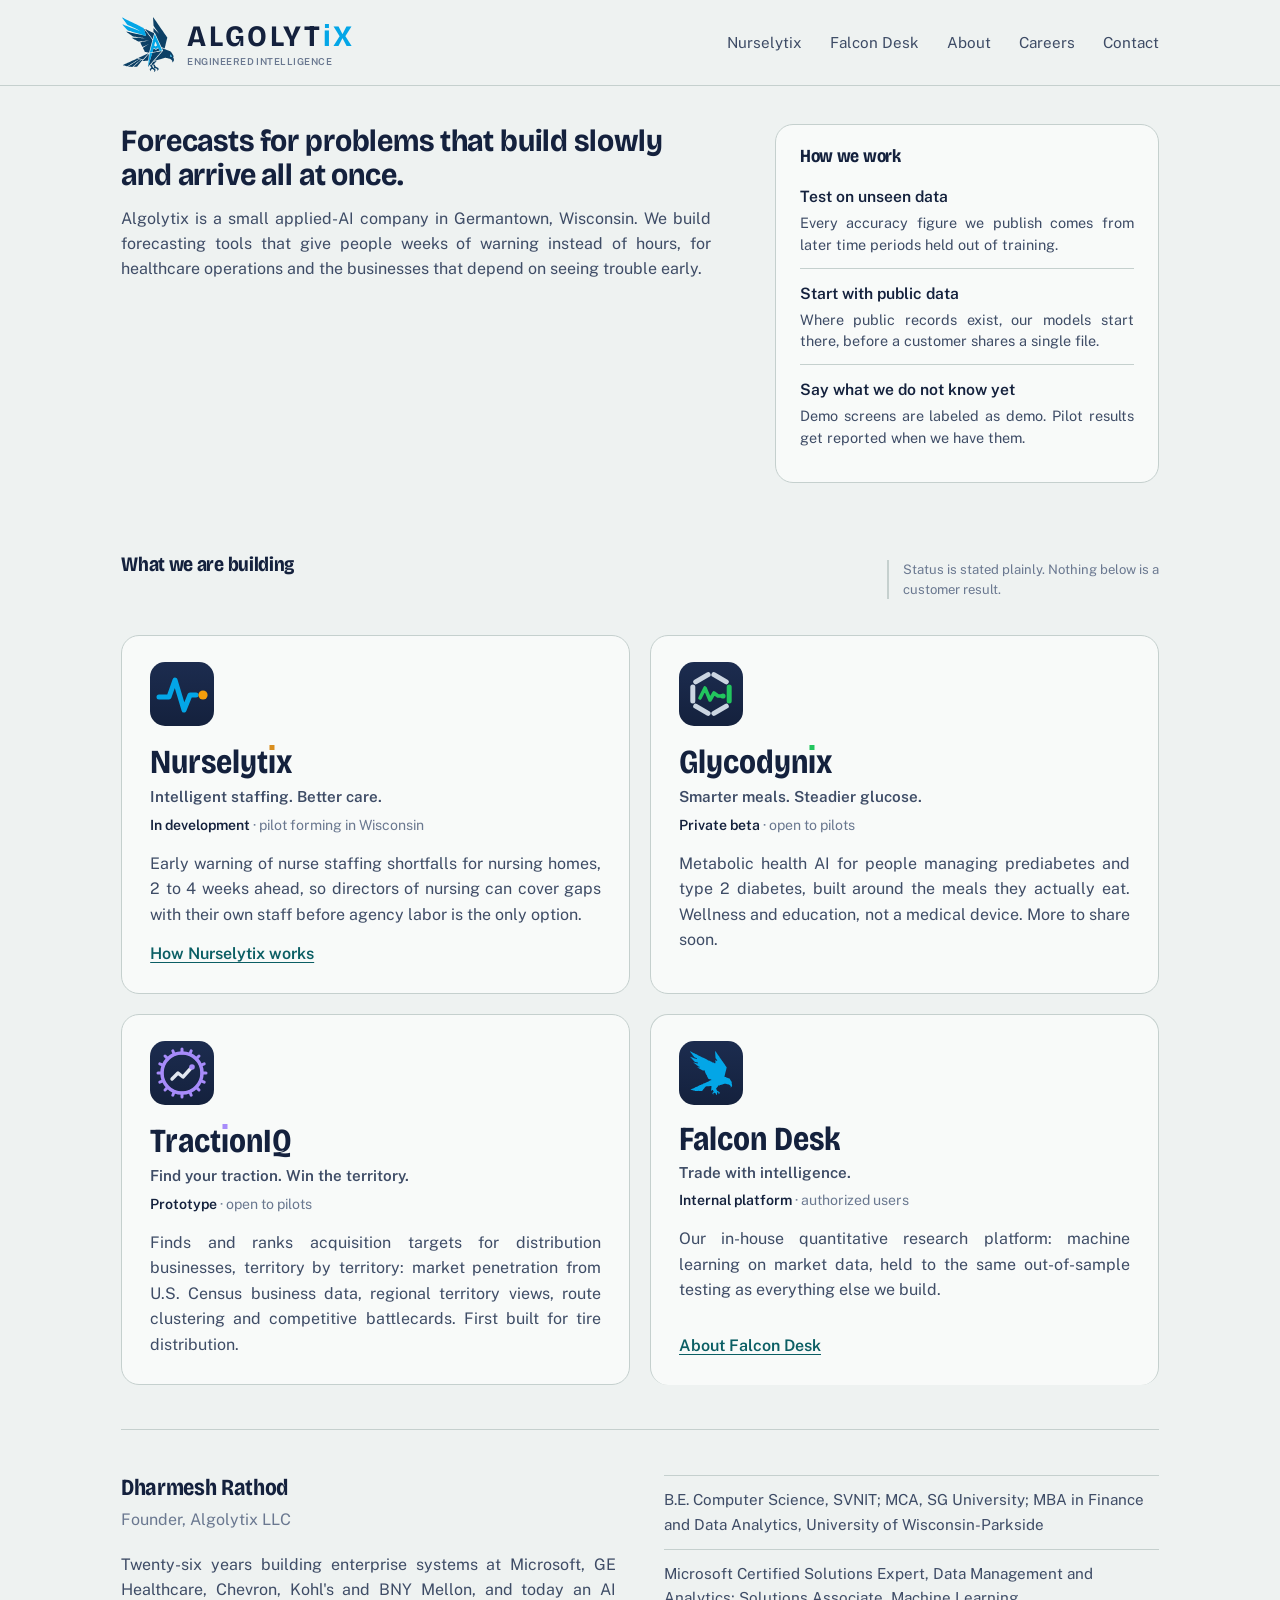
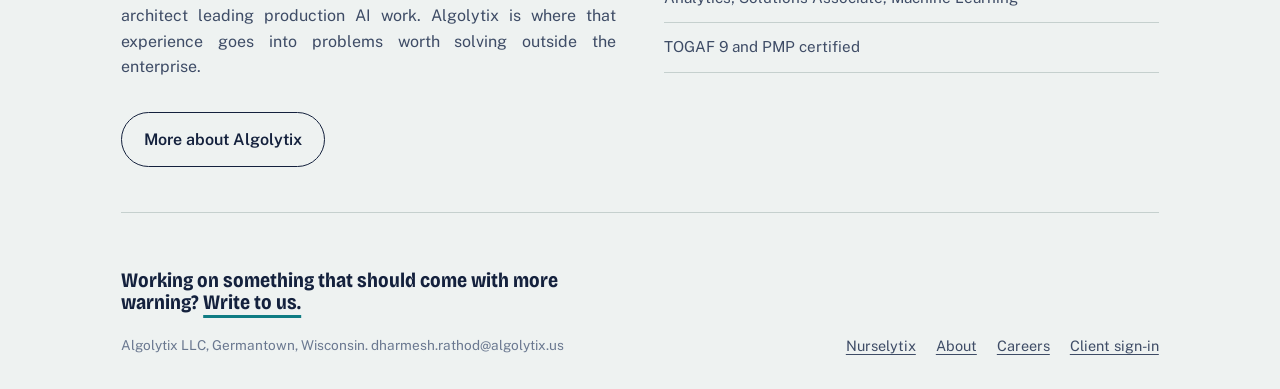
==== commit 02928117: "Add files via upload" ====
--- a/index.html
+++ b/index.html
@@ -29,6 +29,7 @@
     <a href="nurselytix.html">Nurselytix</a>
     <a href="falcon-desk.html">Falcon Desk</a>
     <a href="about.html">About</a>
+    <a href="careers.html">Careers</a>
     <a href="mailto:dharmesh.rathod@algolytix.us">Contact</a>
   </nav>
 </header>
@@ -120,6 +121,7 @@
   <nav aria-label="Footer">
     <a href="nurselytix.html">Nurselytix</a>
     <a href="about.html">About</a>
+    <a href="careers.html">Careers</a>
     <a href="https://app.algolytix.us">Client sign-in</a>
   </nav>
 </footer>
--- a/styles.css
+++ b/styles.css
@@ -271,7 +271,7 @@
 /* brand name: amber dot over the i in Nurselytix */
 .sr { position: absolute; width: 1px; height: 1px; padding: 0; margin: -1px; overflow: hidden; clip: rect(0 0 0 0); white-space: nowrap; border: 0; }
 .idot { position: relative; display: inline-block; line-height: 1.2; }
-.idot::after { content: ""; position: absolute; left: 50%; top: var(--idot-top, 0.09em); width: 0.22em; height: 0.22em; border-radius: 50%; background: var(--amber); transform: translateX(-50%); }
+.idot::after { content: ""; position: absolute; left: 50%; top: var(--idot-top, 0.1em); width: 0.15em; height: 0.15em; border-radius: 0; background: var(--amber); transform: translateX(-50%); }
 .idot.green::after { background: #22C55E; }
 
 /* sticky top bar */
@@ -360,3 +360,5 @@
 .topbar .masthead { padding-top: 16px; }
 .brand-word .bx .sq { position: relative; display: inline-block; color: #03A6E7; }
 .brand-word .sq::after { content: ""; position: absolute; left: calc(50% - 0.04em); top: 0.06em; width: 0.14em; height: 0.14em; background: #03A6E7; transform: translateX(-50%); }
+.careers-grid { grid-template-columns: repeat(2, minmax(0, 1fr)); }
+@media (max-width: 900px) { .careers-grid { grid-template-columns: minmax(0, 1fr); } }
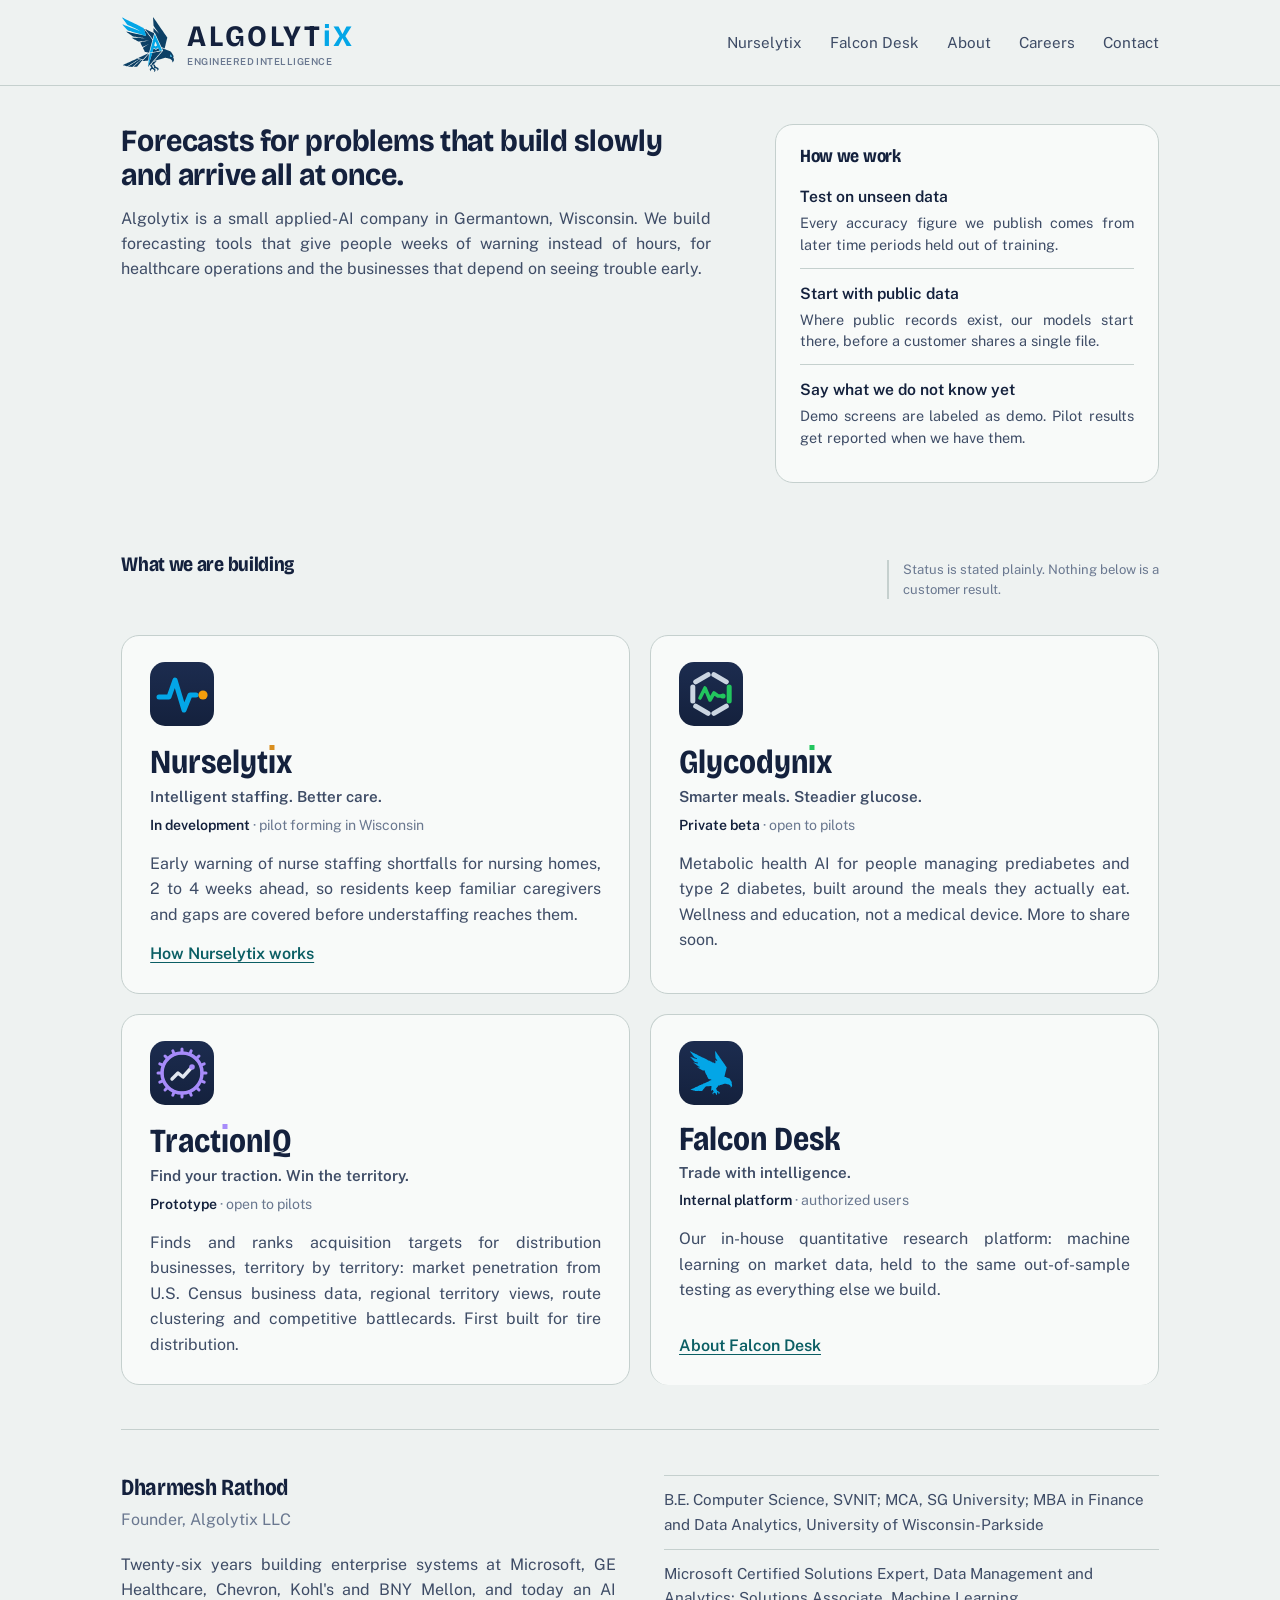
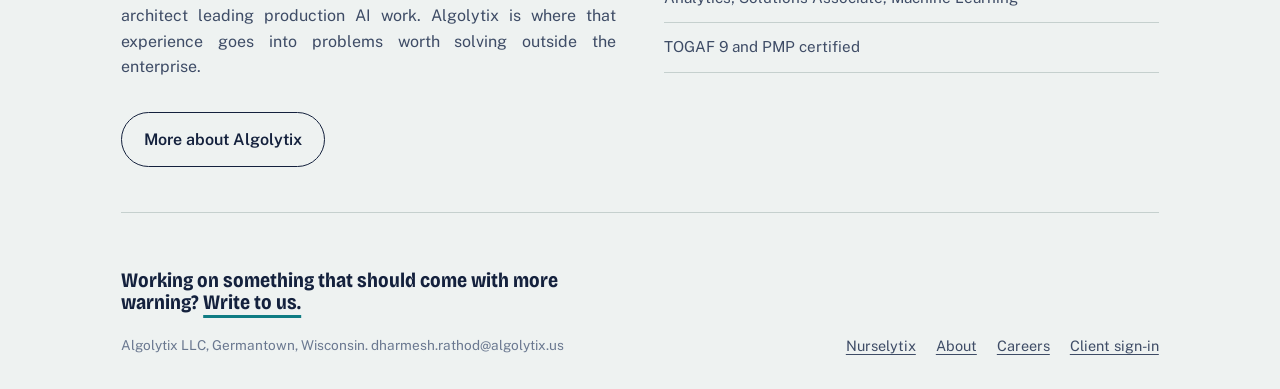
==== commit 843dffa7: "Add files via upload" ====
--- a/index.html
+++ b/index.html
@@ -66,7 +66,7 @@
       <h3><span class="sr">Nurselytix</span><span aria-hidden="true">Nurselyt<span class="idot">&#305;</span>x</span></h3>
       <p class="tagline">Intelligent staffing. Better care.</p>
       <p class="status"><b>In development</b> &middot; pilot forming in Wisconsin</p>
-      <p>Early warning of nurse staffing shortfalls for nursing homes, 2 to 4 weeks ahead, so directors of nursing can cover gaps with their own staff before agency labor is the only option.</p>
+      <p>Early warning of nurse staffing shortfalls for nursing homes, 2 to 4 weeks ahead, so residents keep familiar caregivers and gaps are covered before understaffing reaches them.</p>
       <a class="more" href="nurselytix.html">How Nurselytix works</a>
     </li>
     <li class="product">
--- a/styles.css
+++ b/styles.css
@@ -362,3 +362,14 @@
 .brand-word .sq::after { content: ""; position: absolute; left: calc(50% - 0.04em); top: 0.06em; width: 0.14em; height: 0.14em; background: #03A6E7; transform: translateX(-50%); }
 .careers-grid { grid-template-columns: repeat(2, minmax(0, 1fr)); }
 @media (max-width: 900px) { .careers-grid { grid-template-columns: minmax(0, 1fr); } }
+
+/* ---------- 30-second film ---------- */
+.adfilm { margin: 0; }
+.adfilm video { display: block; width: 100%; height: auto; aspect-ratio: 16 / 9; border-radius: 14px; background: #14213D; box-shadow: 0 12px 32px rgba(20,33,61,.18); }
+@media (prefers-reduced-motion: reduce) { .adfilm video { animation: none; } }
+
+.hero .row.hero-film { grid-template-columns: minmax(0, 1fr) minmax(0, 1.1fr); align-items: start; column-gap: clamp(24px, 4vw, 56px); }
+.hero-film .note { margin-top: 1.2rem; }
+.adfilm figcaption { font-size: 0.78rem; line-height: 1.45; color: var(--ink-3); margin-top: 0.55rem; text-align: left; }
+.ladder { margin-top: clamp(18px, 2.2vw, 30px); }
+@media (max-width: 900px) { .hero .row.hero-film { grid-template-columns: minmax(0, 1fr); } .hero-film .adfilm { margin-top: 1.2rem; } }
